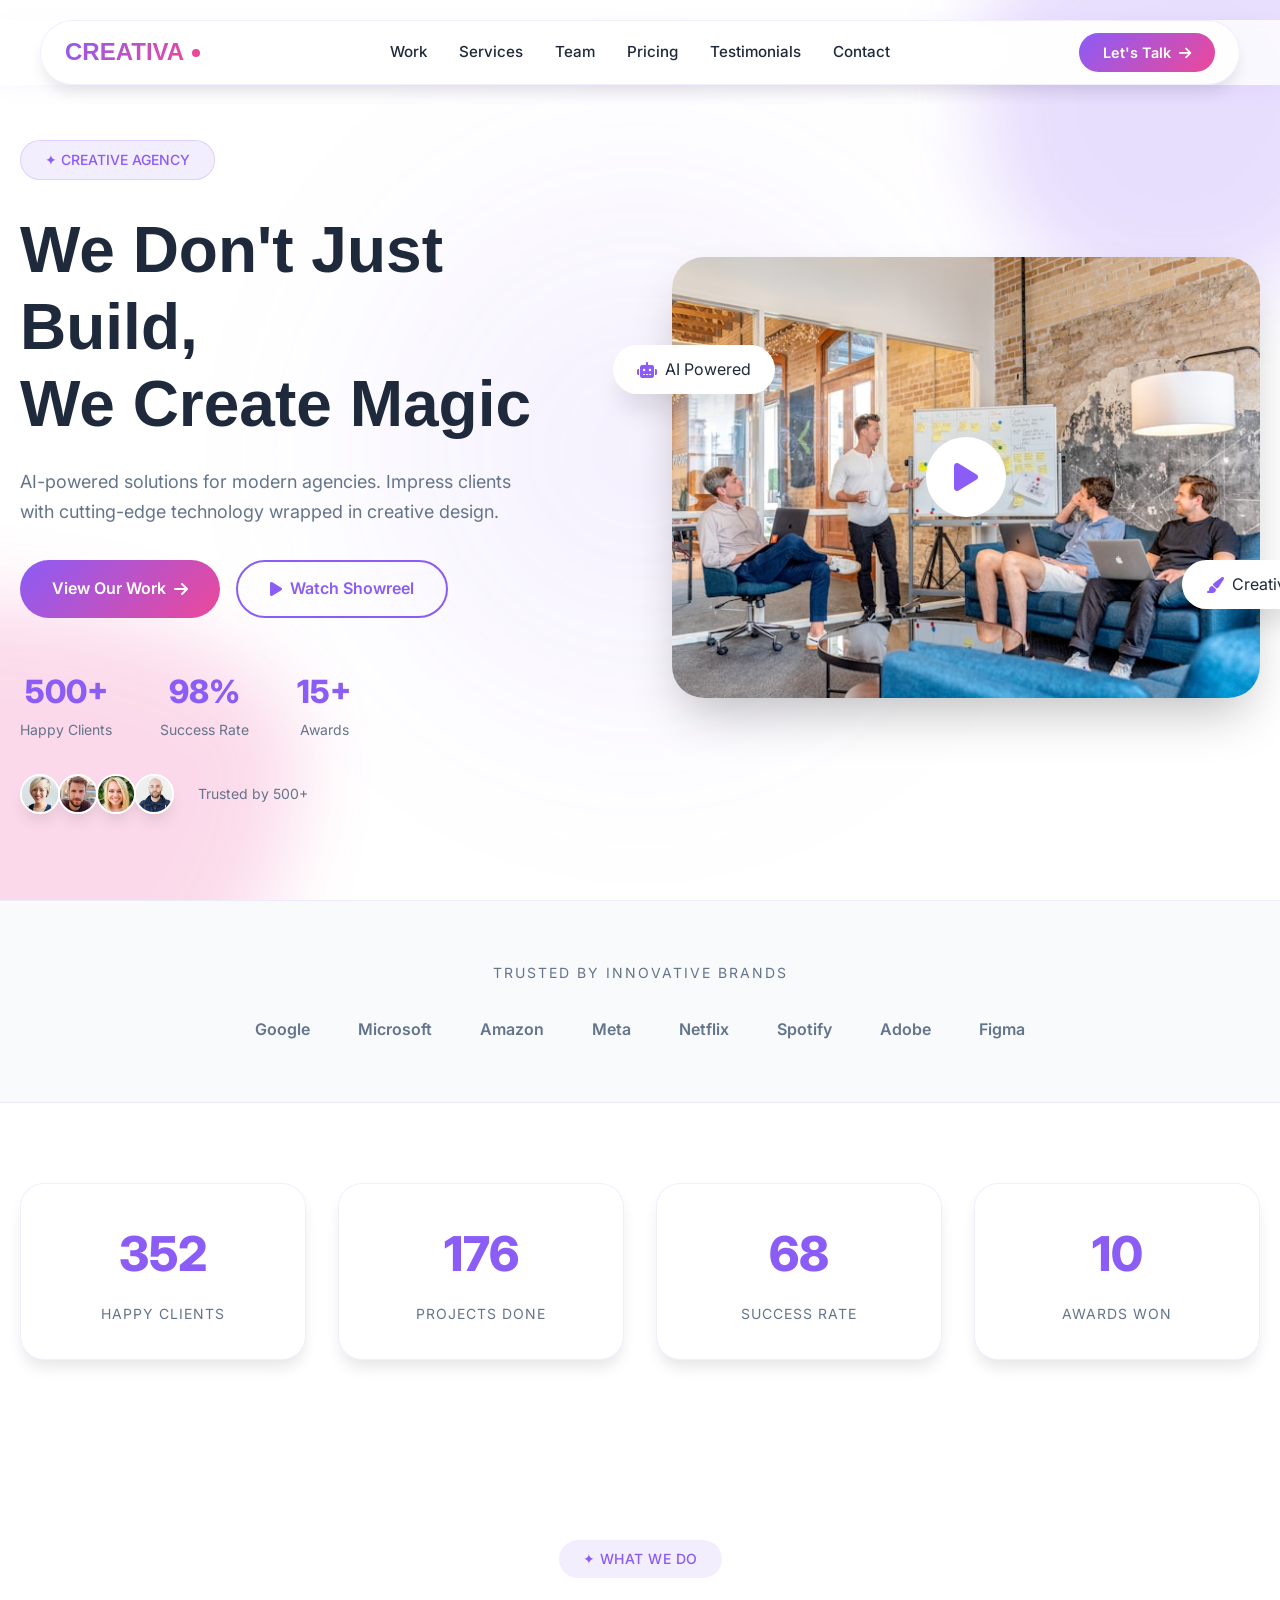
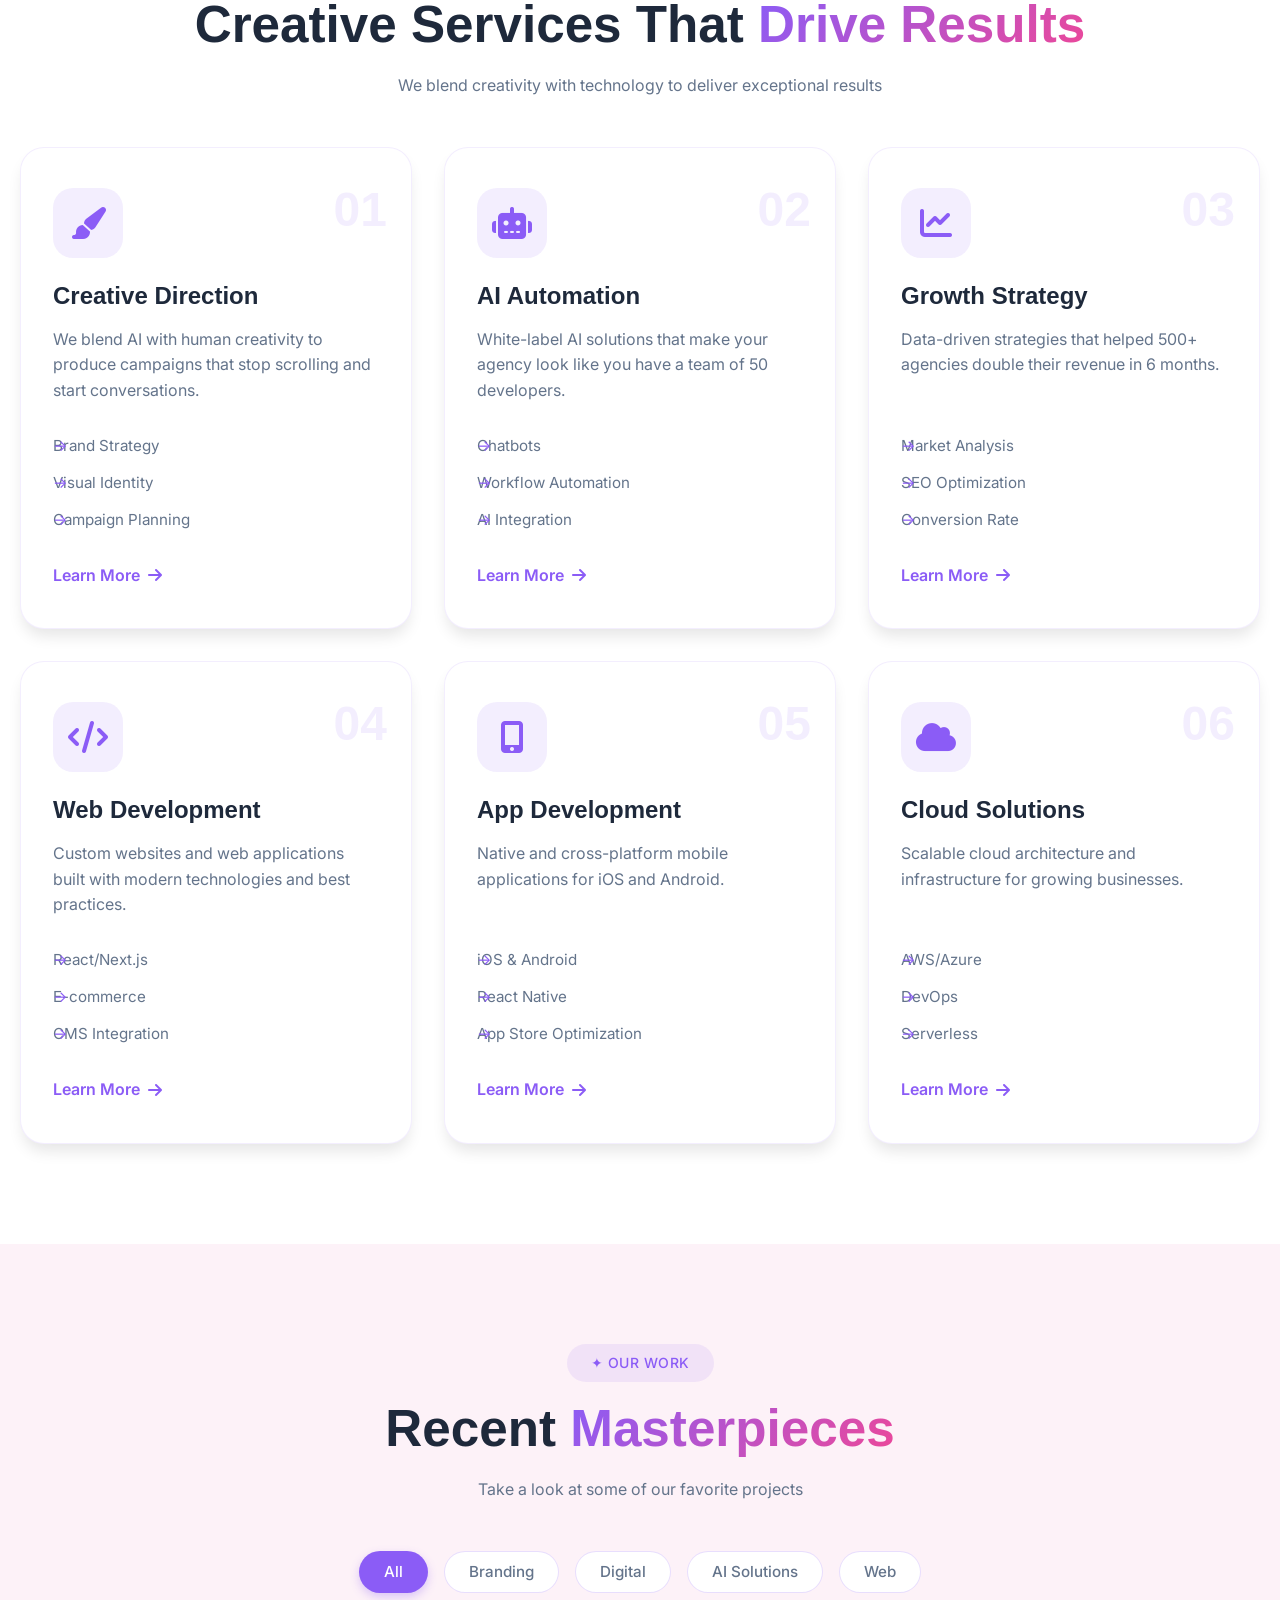
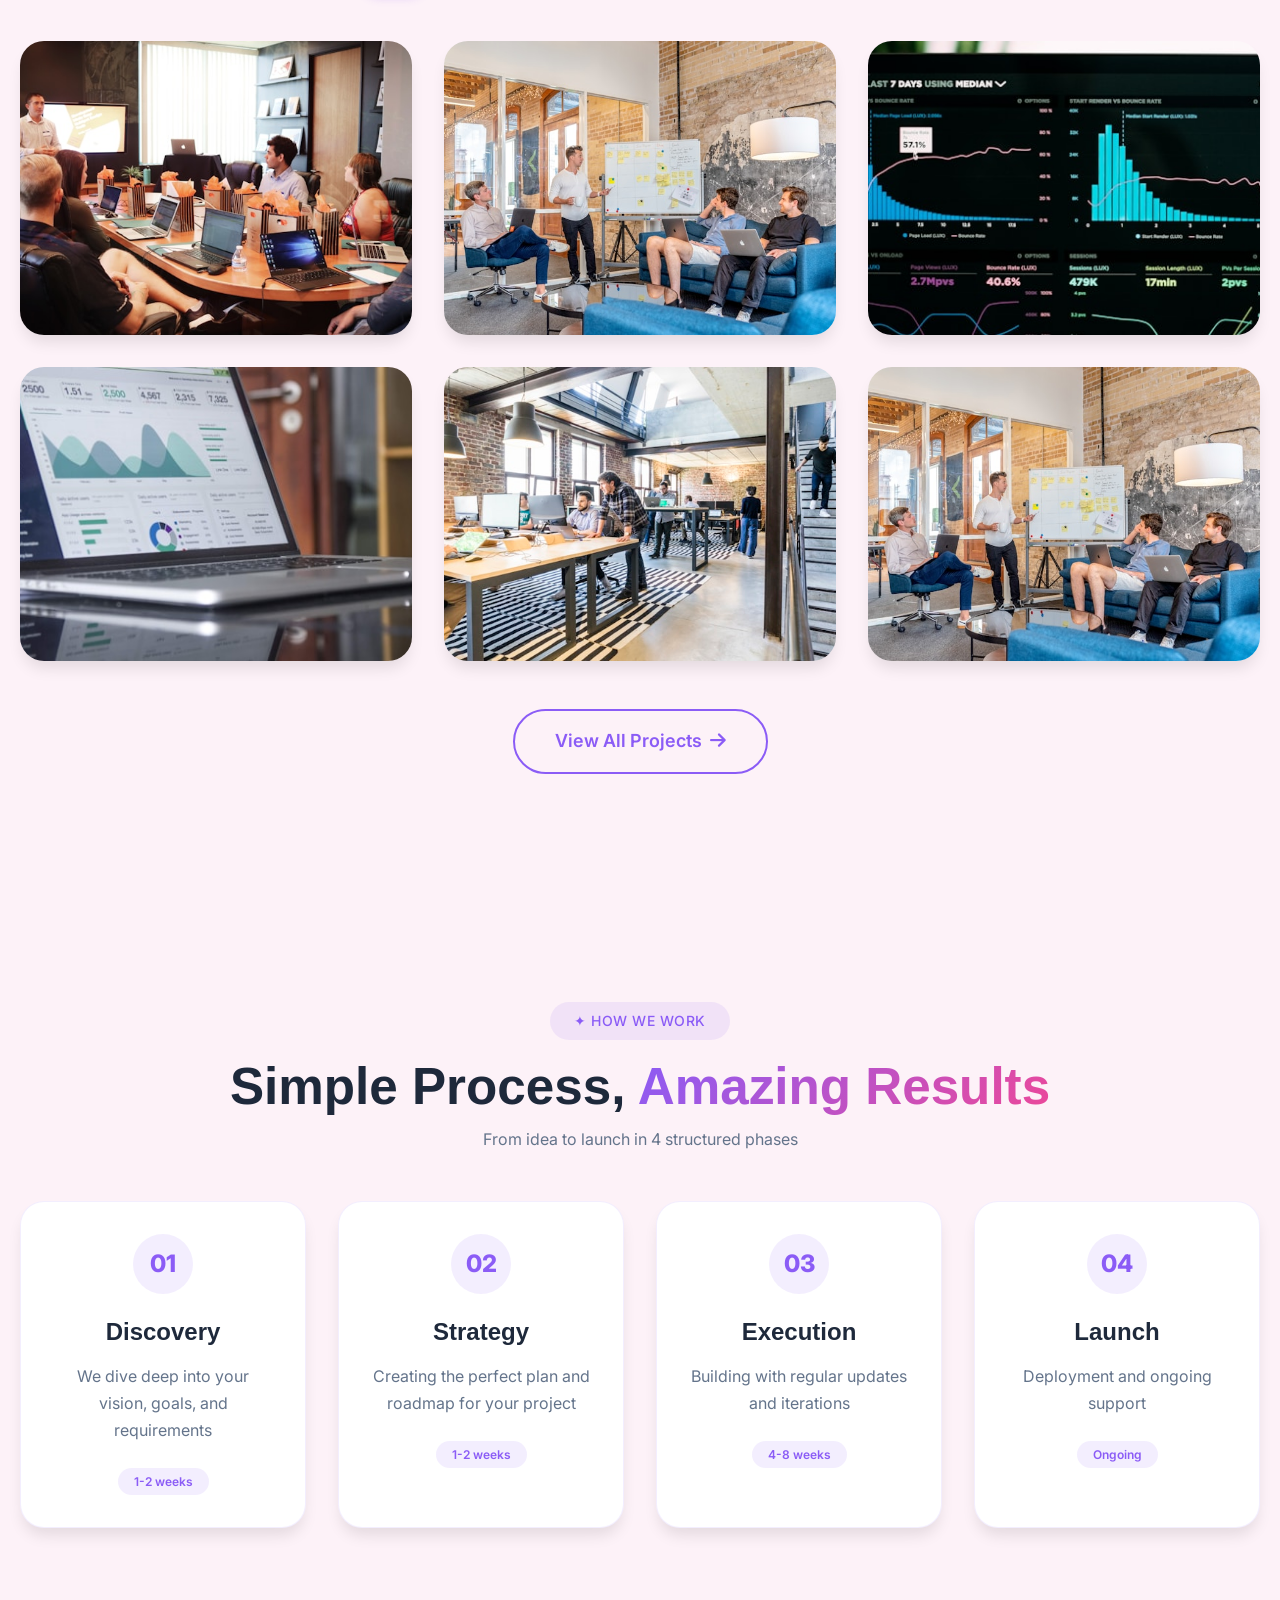
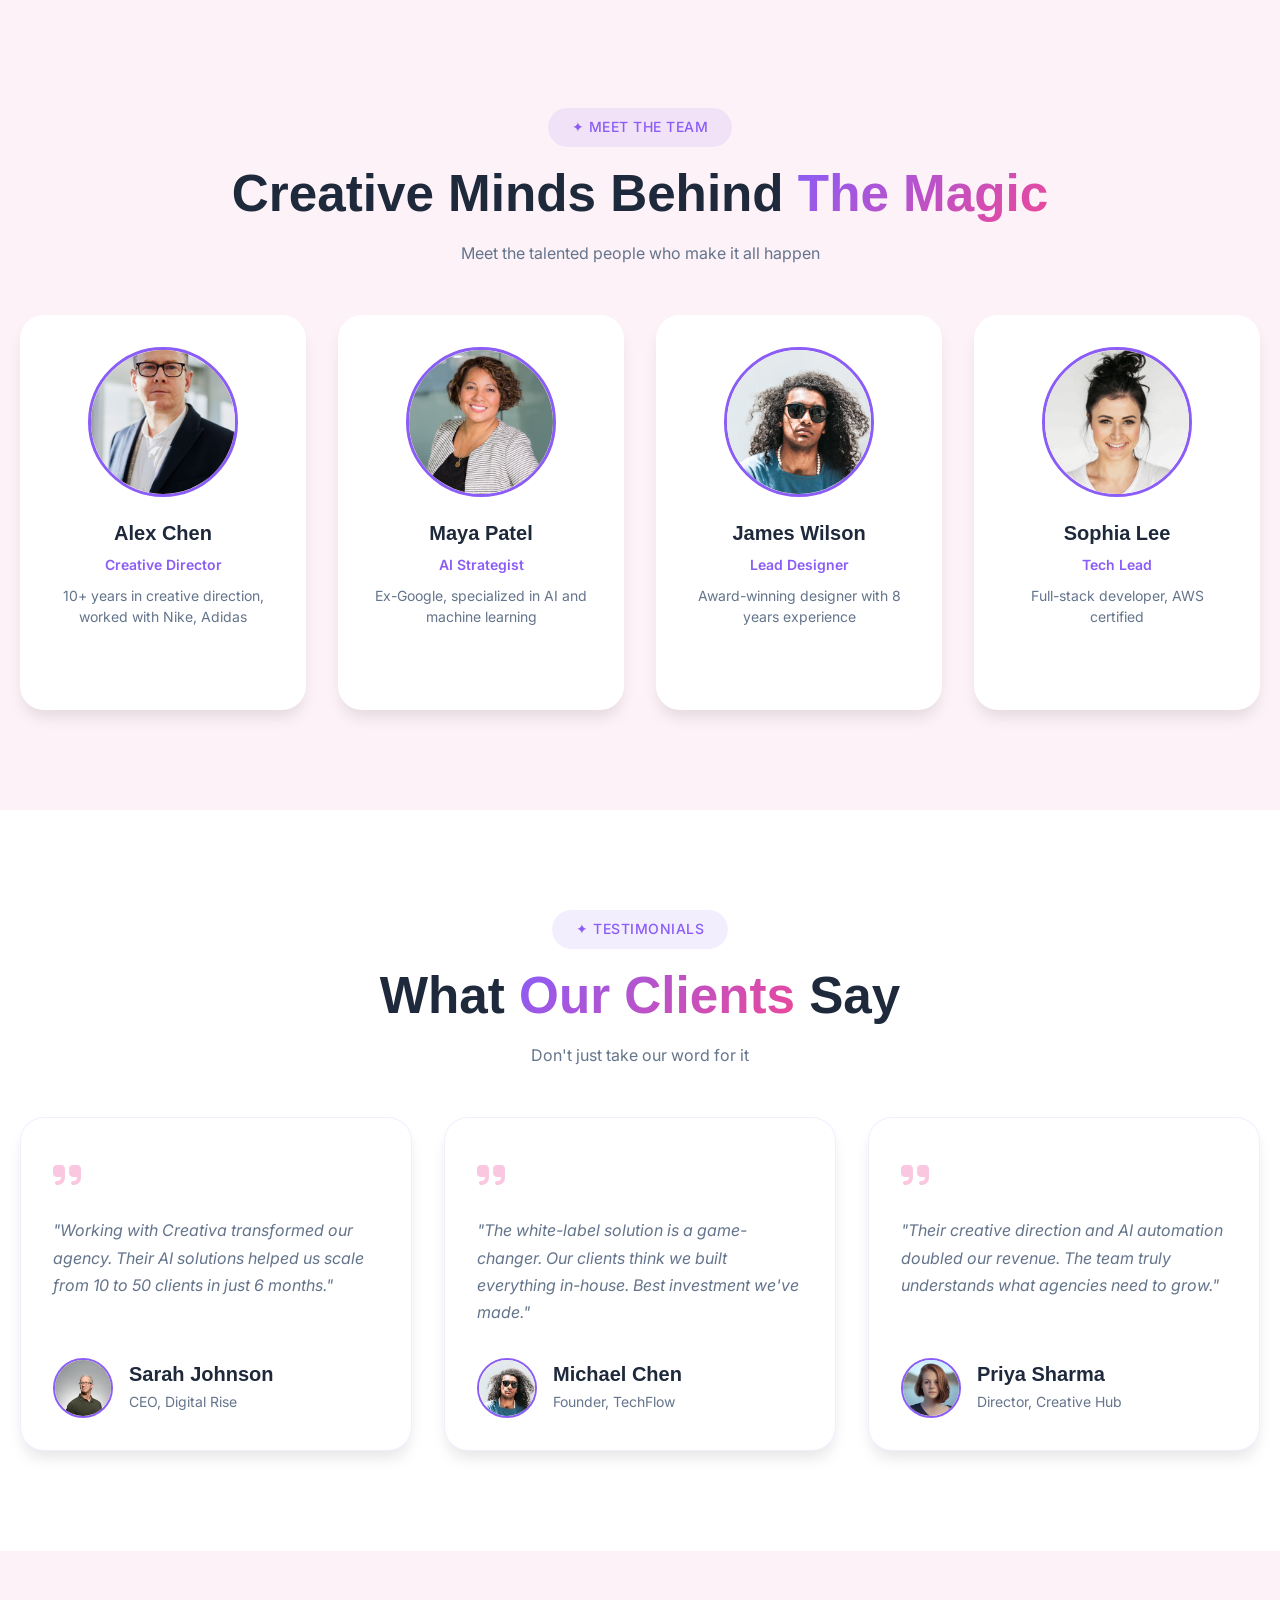
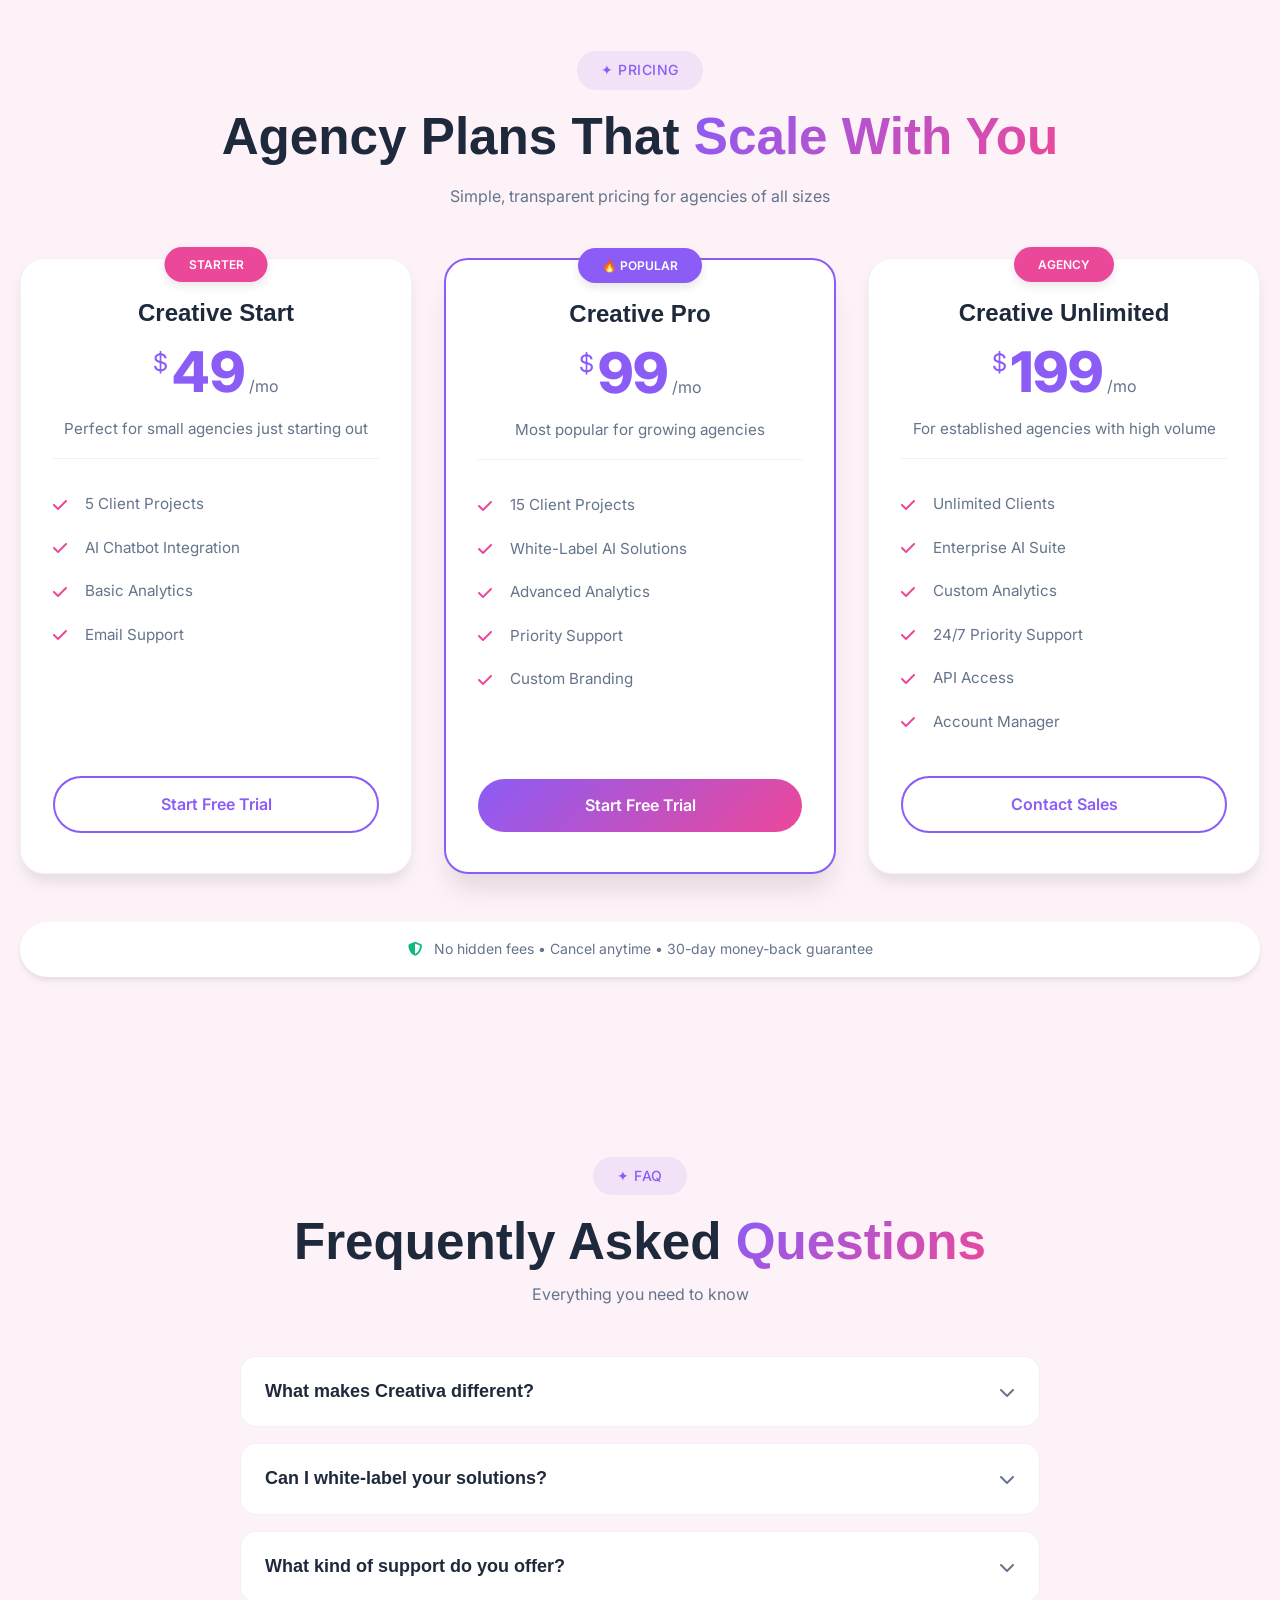
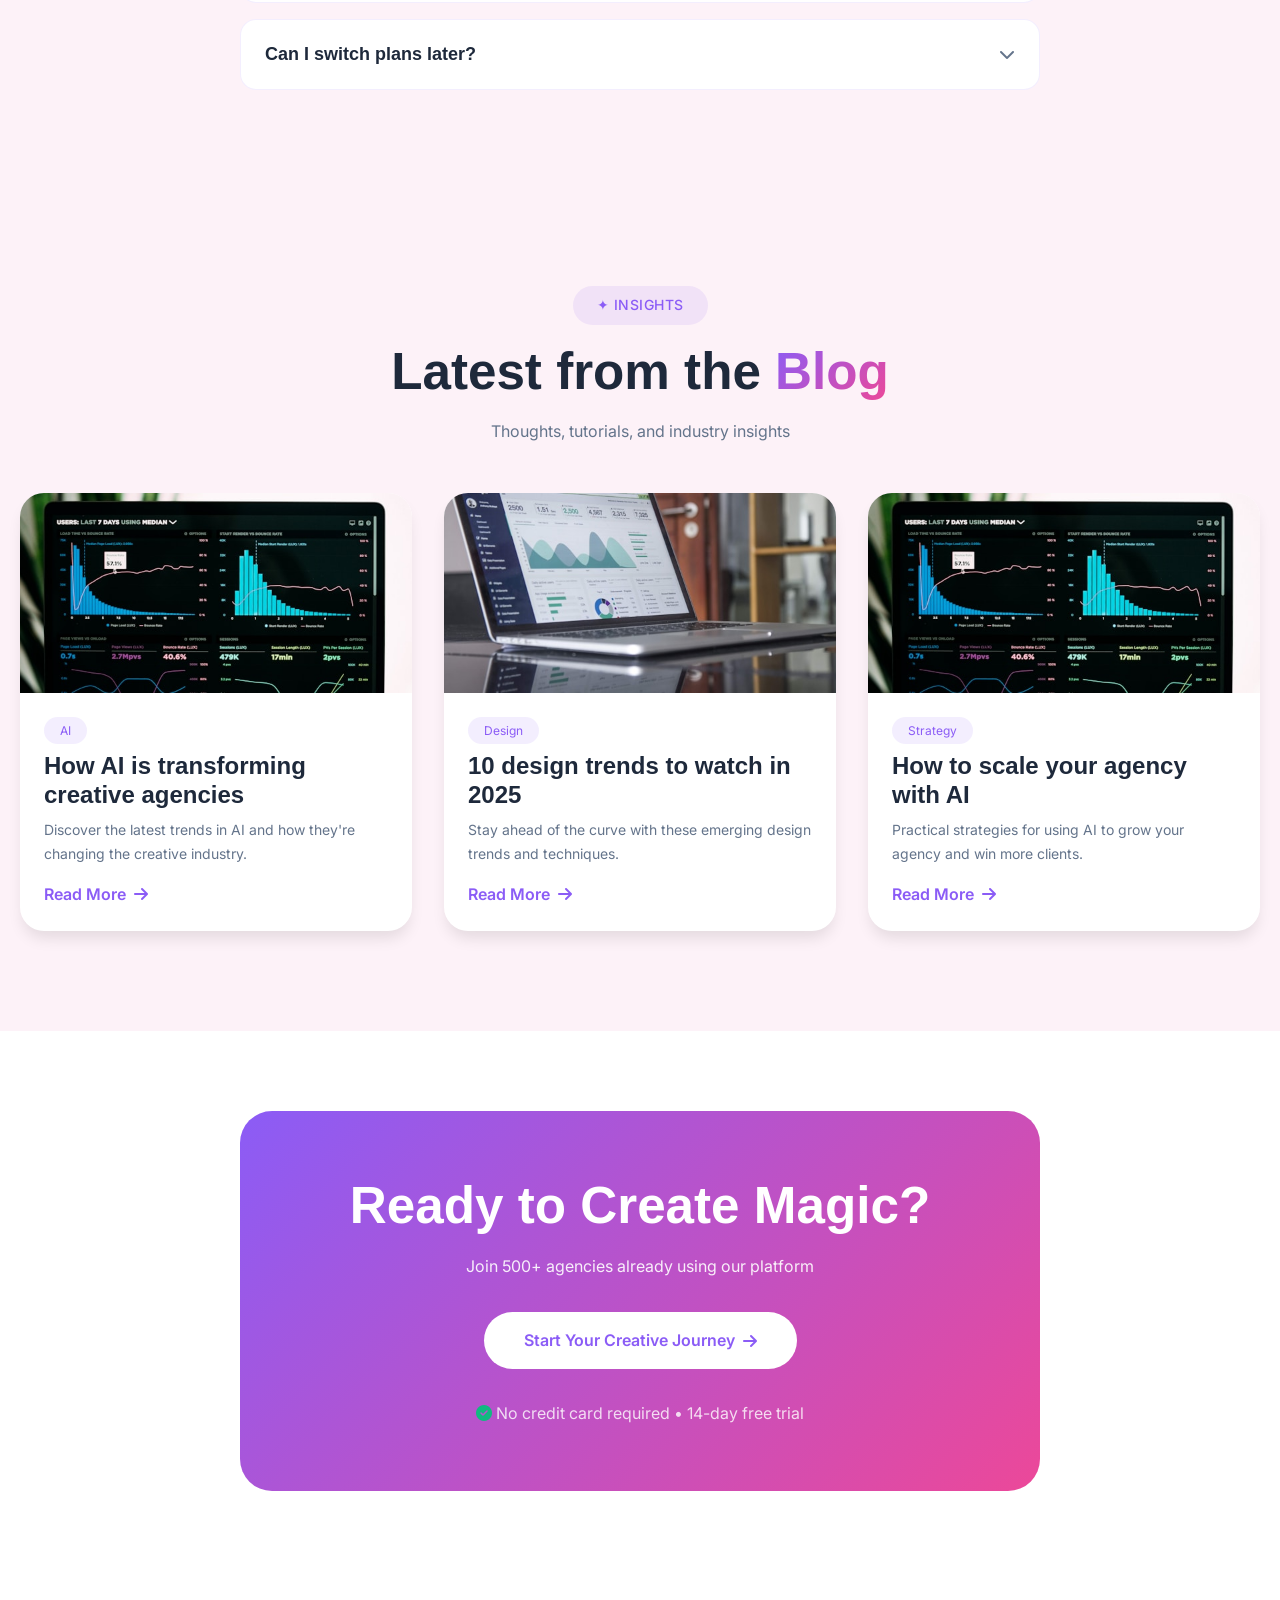
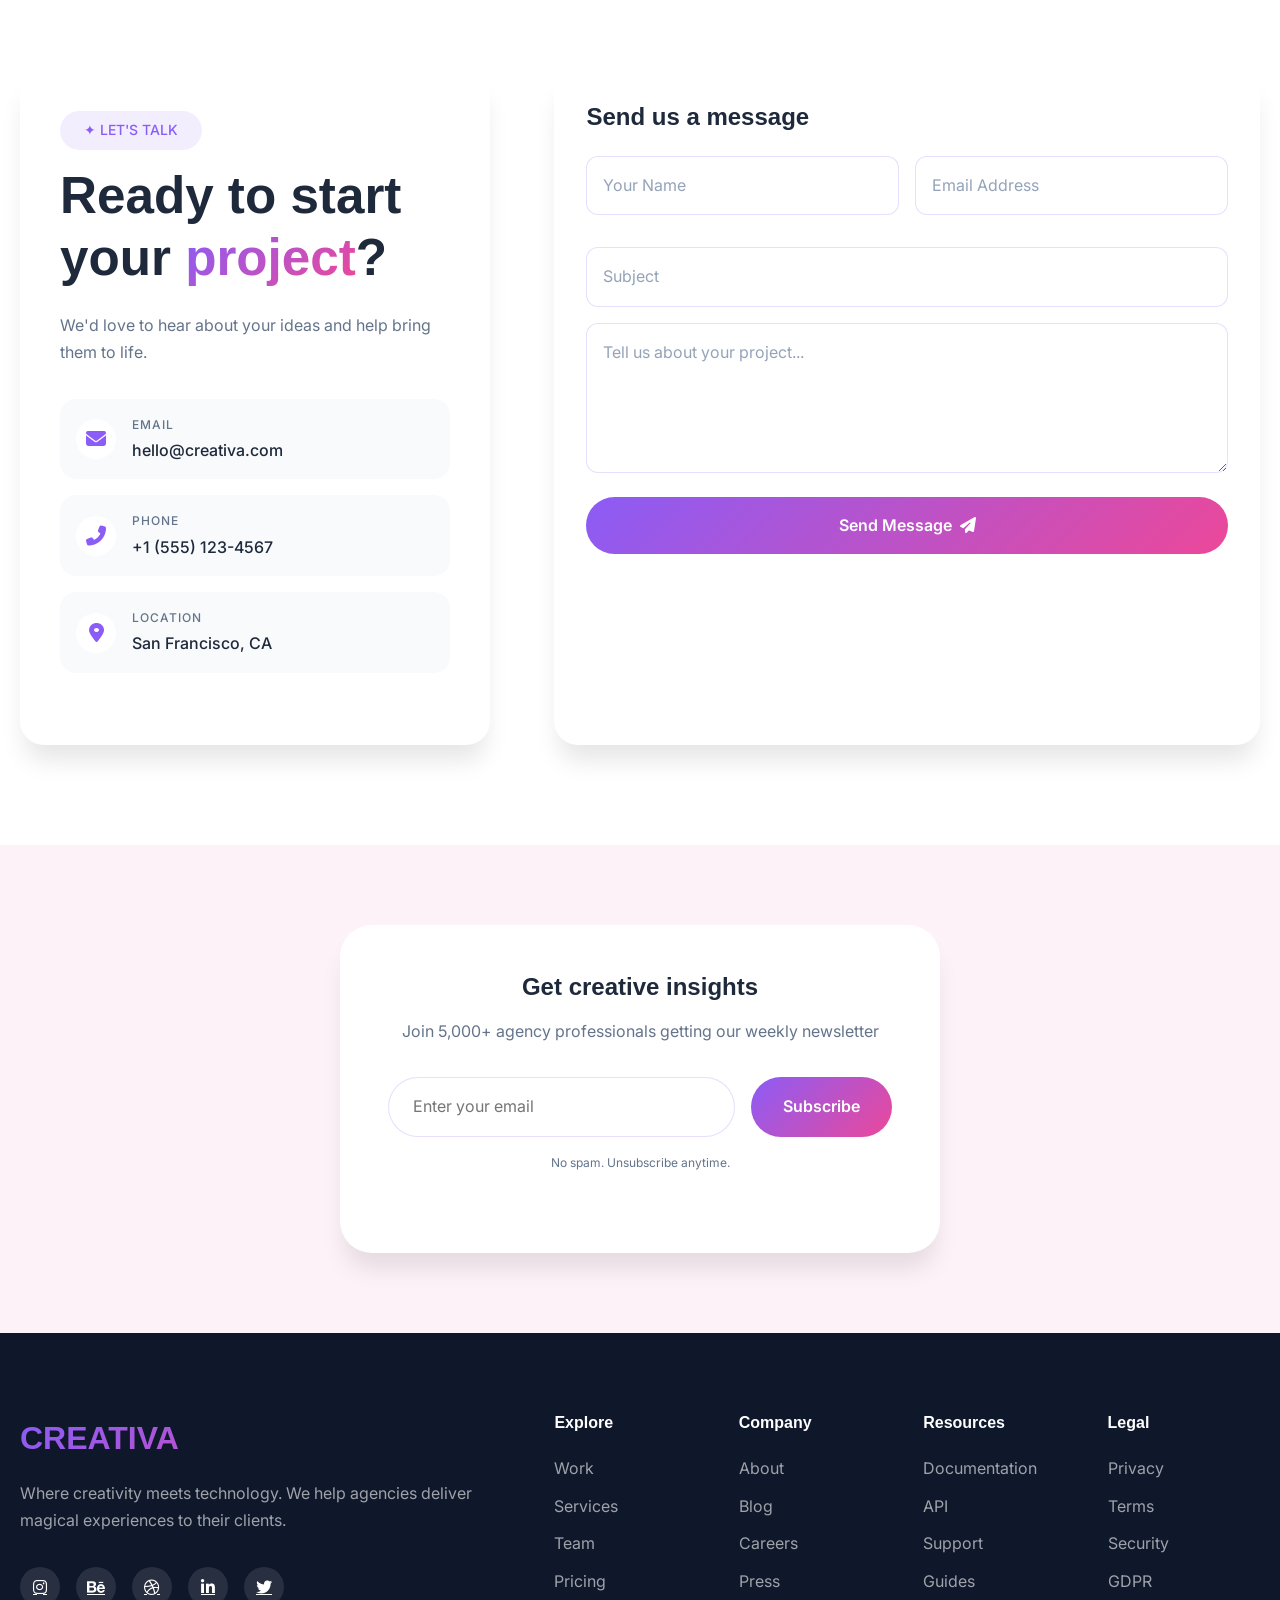
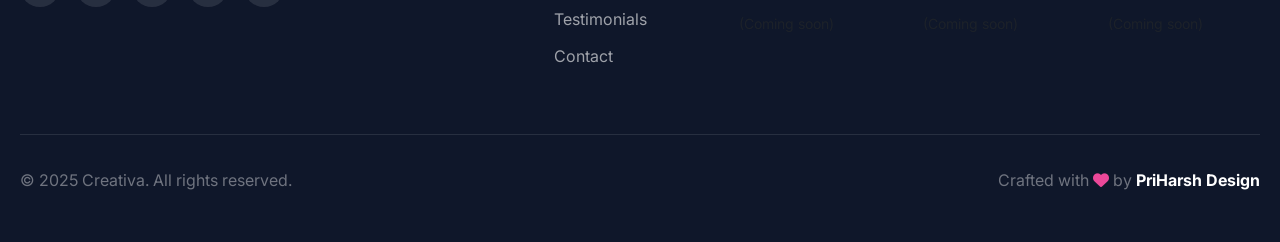
==== xhtml/index.html @ 5d1de0fe "new" ====
<!DOCTYPE html>
<html lang="en">

<head>
  <meta charset="UTF-8">
  <meta name="viewport" content="width=device-width, initial-scale=1.0, maximum-scale=5.0">

  <!-- Title & Description -->
  <title>Creativa — Creative AI Agency</title>
  <meta name="description"
    content="Creativa — Innovative AI-powered creative solutions for brands, startups, and businesses. Explore web design, AI content, and digital marketing.">
  <meta name="keywords"
    content="Creativa, AI agency, creative AI, web design, digital marketing, startup branding, AI solutions">
  <meta name="author" content="PriHarsh Design">

  <!-- Favicon -->
  <link rel="icon" type="image/png" href="assets/images/favicon.ico">

  <!-- Open Graph / Facebook -->
  <meta property="og:title" content="Creativa — Creative AI Agency">
  <meta property="og:description"
    content="Innovative AI-powered creative solutions for brands, startups, and businesses. Explore web design, AI content, and digital marketing.">
  <meta property="og:image" content="assets/images/preview.png">
  <meta property="og:url" content="https://www.priharshdesign.com">
  <meta property="og:type" content="website">
  <meta property="og:site_name" content="PriHarsh Design">

  <!-- Twitter Card -->
  <meta name="twitter:card" content="summary_large_image">
  <meta name="twitter:title" content="Creativa — Creative AI Agency">
  <meta name="twitter:description"
    content="Innovative AI-powered creative solutions for brands, startups, and businesses. Explore web design, AI content, and digital marketing.">
  <meta name="twitter:image" content="assets/images/preview.png">
  <meta name="twitter:creator" content="@PriHarshDesign">
  <meta name="twitter:site" content="@PriHarshDesign">

  <!-- Bootstrap 5.3 CSS (only for grid) -->
  <link href="https://cdn.jsdelivr.net/npm/bootstrap@5.3.0/dist/css/bootstrap.min.css" rel="stylesheet">

  <!-- Google Fonts - Creative Fonts -->
  <link href="https://api.fontshare.com/v2/css?f[]=clash-display@400,500,600,700&f[]=sentient@400,500&display=swap"
    rel="stylesheet">
  <link href="https://fonts.googleapis.com/css2?family=Inter:wght@400;500;600;700&display=swap" rel="stylesheet">

  <!-- Font Awesome -->
  <link rel="stylesheet" href="https://cdnjs.cloudflare.com/ajax/libs/font-awesome/6.4.0/css/all.min.css">

  <!-- AOS Animation -->
  <link href="assets/css/aos.css" rel="stylesheet">

  <!-- Custom CSS -->
  <link rel="stylesheet" href="assets/css/main-min.css">
</head>

<body>

  <!-- ======================================== -->
  <!-- SECTION 1: CREATIVE LOADER -->
  <!-- ======================================== -->
  <div class="creative-loader">
    <div class="paint-splash"></div>
  </div>

  <!-- ======================================== -->
  <!-- SECTION 2: CREATIVE NAVBAR (Mobile Friendly) -->
  <!-- ======================================== -->
  <nav class="creative-nav">
    <div class="container">
      <div class="nav-container">
        <div class="nav-wrapper">
          <!-- Logo - always goes to home -->
          <a href="index.html" class="logo">
            <span class="logo-text">CREATIVA</span>
            <span class="logo-dot"></span>
          </a>

          <!-- Navigation Menu - with correct links -->
          <div class="nav-menu">
            <!-- Home page sections -->
            
            <!-- Other pages -->
            <a href="work.html">Work</a>
            <a href="services.html">Services</a>
            <a href="team.html">Team</a>
            <a href="pricing.html">Pricing</a>

            <!-- Back to home section -->
            <a href="testimonials.html">Testimonials</a>

            <!-- Contact page -->
            <a href="contact.html">Contact</a>
          </div>

          <!-- Action Buttons -->
          <div class="nav-actions">
            <a href="contact.html" class="creative-btn">
              <span>Let's Talk</span>
              <i class="fas fa-arrow-right"></i>
            </a>
            <div class="menu-toggle">
              <span></span>
              <span></span>
              <span></span>
            </div>
          </div>
        </div>
      </div>
    </div>
  </nav>


  <!-- ======================================== -->
  <!-- SECTION 3: HERO WITH SHOWREEL -->
  <!-- ======================================== -->
  <section class="creative-hero" id="showreel">
    <div class="hero-background">
      <div class="gradient-sphere"></div>
      <div class="floating-shapes">
        <div class="shape shape-1"></div>
        <div class="shape shape-2"></div>
        <div class="shape shape-3"></div>
      </div>
    </div>

    <div class="container">
      <div class="hero-grid">
        <div class="hero-content" data-aos="fade-right">
          <div class="hero-badge">
            <span class="badge-glow">✦ CREATIVE AGENCY</span>
          </div>

          <h1 class="hero-title">
            We Don't Just Build,<br>
            <span>We Create Magic</span>
          </h1>

          <p class="hero-description">
            AI-powered solutions for modern agencies. Impress clients with cutting-edge technology wrapped in creative
            design.
          </p>

          <div class="hero-actions">
            <a href="#" class="btn-primary">
              <span>View Our Work</span>
              <i class="fas fa-arrow-right"></i>
            </a>
            <a href="#" class="btn-play">
              <i class="fas fa-play"></i>
              <span>Watch Showreel</span>
            </a>
          </div>

          <div class="hero-stats">
            <div class="stat-item">
              <span class="stat-number">500+</span>
              <span class="stat-label">Happy Clients</span>
            </div>
            <div class="stat-item">
              <span class="stat-number">98%</span>
              <span class="stat-label">Success Rate</span>
            </div>
            <div class="stat-item">
              <span class="stat-number">15+</span>
              <span class="stat-label">Awards</span>
            </div>
          </div>

          <div class="hero-clients">
            <div class="client-avatars">
              <img src="assets/images/1.jpg" alt="Client">
              <img src="assets/images/2.jpg" alt="Client">
              <img src="assets/images/3.jpg" alt="Client">
              <img src="assets/images/4.jpg" alt="Client">
              <span>Trusted by 500+</span>
            </div>
          </div>
        </div>

        <div class="hero-visual" data-aos="fade-left">
          <div class="showreel-card">
            <div class="showreel-preview">
              <img src="assets/images/5.jpeg" alt="Showreel">
              <div class="play-button">
                <i class="fas fa-play"></i>
              </div>
            </div>
            <div class="floating-badge badge-1">
              <i class="fas fa-robot"></i>
              <span>AI Powered</span>
            </div>
            <div class="floating-badge badge-2">
              <i class="fas fa-paint-brush"></i>
              <span>Creative</span>
            </div>
          </div>
        </div>
      </div>
    </div>
  </section>

  <!-- ======================================== -->
  <!-- SECTION 4: TRUSTED BY COMPANIES -->
  <!-- ======================================== -->
  <section class="trusted-section">
    <div class="container">
      <p class="trusted-label">TRUSTED BY INNOVATIVE BRANDS</p>
      <div class="trusted-grid">
        <span class="company">Google</span>
        <span class="company">Microsoft</span>
        <span class="company">Amazon</span>
        <span class="company">Meta</span>
        <span class="company">Netflix</span>
        <span class="company">Spotify</span>
        <span class="company">Adobe</span>
        <span class="company">Figma</span>
      </div>
    </div>
  </section>

  <!-- ======================================== -->
  <!-- SECTION 5: STATS COUNTER -->
  <!-- ======================================== -->
  <section class="stats-counter">
    <div class="container">
      <div class="stats-grid">
        <div class="stat-card" data-aos="fade-up">
          <span class="stat-value" data-target="500">0</span>
          <span class="stat-label">Happy Clients</span>
        </div>
        <div class="stat-card" data-aos="fade-up" data-aos-delay="100">
          <span class="stat-value" data-target="250">0</span>
          <span class="stat-label">Projects Done</span>
        </div>
        <div class="stat-card" data-aos="fade-up" data-aos-delay="200">
          <span class="stat-value" data-target="98">0</span>
          <span class="stat-label">Success Rate</span>
        </div>
        <div class="stat-card" data-aos="fade-up" data-aos-delay="300">
          <span class="stat-value" data-target="15">0</span>
          <span class="stat-label">Awards Won</span>
        </div>
      </div>
    </div>
  </section>

  <!-- ======================================== -->
  <!-- SECTION 6: SERVICES (6 Cards) -->
  <!-- ======================================== -->
  <section class="services-section" id="services">
    <div class="container">
      <div class="section-header" data-aos="fade-up">
        <span class="section-badge">✦ WHAT WE DO</span>
        <h2>Creative Services That <span class="gradient-text">Drive Results</span></h2>
        <p>We blend creativity with technology to deliver exceptional results</p>
      </div>

      <div class="services-grid">
        <div class="service-card" data-aos="fade-up">
          <div class="card-number">01</div>
          <div class="card-icon">
            <i class="fas fa-paint-brush"></i>
          </div>
          <h3>Creative Direction</h3>
          <p>We blend AI with human creativity to produce campaigns that stop scrolling and start conversations.</p>
          <ul class="service-features">
            <li>Brand Strategy</li>
            <li>Visual Identity</li>
            <li>Campaign Planning</li>
          </ul>
          <a href="#" class="card-link">Learn More <i class="fas fa-arrow-right"></i></a>
        </div>

        <div class="service-card" data-aos="fade-up" data-aos-delay="100">
          <div class="card-number">02</div>
          <div class="card-icon">
            <i class="fas fa-robot"></i>
          </div>
          <h3>AI Automation</h3>
          <p>White-label AI solutions that make your agency look like you have a team of 50 developers.</p>
          <ul class="service-features">
            <li>Chatbots</li>
            <li>Workflow Automation</li>
            <li>AI Integration</li>
          </ul>
          <a href="#" class="card-link">Learn More <i class="fas fa-arrow-right"></i></a>
        </div>

        <div class="service-card" data-aos="fade-up" data-aos-delay="200">
          <div class="card-number">03</div>
          <div class="card-icon">
            <i class="fas fa-chart-line"></i>
          </div>
          <h3>Growth Strategy</h3>
          <p>Data-driven strategies that helped 500+ agencies double their revenue in 6 months.</p>
          <ul class="service-features">
            <li>Market Analysis</li>
            <li>SEO Optimization</li>
            <li>Conversion Rate</li>
          </ul>
          <a href="#" class="card-link">Learn More <i class="fas fa-arrow-right"></i></a>
        </div>

        <div class="service-card" data-aos="fade-up" data-aos-delay="300">
          <div class="card-number">04</div>
          <div class="card-icon">
            <i class="fas fa-code"></i>
          </div>
          <h3>Web Development</h3>
          <p>Custom websites and web applications built with modern technologies and best practices.</p>
          <ul class="service-features">
            <li>React/Next.js</li>
            <li>E-commerce</li>
            <li>CMS Integration</li>
          </ul>
          <a href="#" class="card-link">Learn More <i class="fas fa-arrow-right"></i></a>
        </div>

        <div class="service-card" data-aos="fade-up" data-aos-delay="400">
          <div class="card-number">05</div>
          <div class="card-icon">
            <i class="fas fa-mobile-alt"></i>
          </div>
          <h3>App Development</h3>
          <p>Native and cross-platform mobile applications for iOS and Android.</p>
          <ul class="service-features">
            <li>iOS & Android</li>
            <li>React Native</li>
            <li>App Store Optimization</li>
          </ul>
          <a href="#" class="card-link">Learn More <i class="fas fa-arrow-right"></i></a>
        </div>

        <div class="service-card" data-aos="fade-up" data-aos-delay="500">
          <div class="card-number">06</div>
          <div class="card-icon">
            <i class="fas fa-cloud"></i>
          </div>
          <h3>Cloud Solutions</h3>
          <p>Scalable cloud architecture and infrastructure for growing businesses.</p>
          <ul class="service-features">
            <li>AWS/Azure</li>
            <li>DevOps</li>
            <li>Serverless</li>
          </ul>
          <a href="#" class="card-link">Learn More <i class="fas fa-arrow-right"></i></a>
        </div>
      </div>
    </div>
  </section>

  <!-- ======================================== -->
  <!-- SECTION 7: PORTFOLIO SHOWCASE -->
  <!-- ======================================== -->
  <section class="portfolio-section" id="work">
    <div class="container">
      <div class="section-header" data-aos="fade-up">
        <span class="section-badge">✦ OUR WORK</span>
        <h2>Recent <span class="gradient-text">Masterpieces</span></h2>
        <p>Take a look at some of our favorite projects</p>
      </div>

      <div class="portfolio-filters" data-aos="fade-up">
        <button class="filter-btn active" data-filter="all">All</button>
        <button class="filter-btn" data-filter="branding">Branding</button>
        <button class="filter-btn" data-filter="digital">Digital</button>
        <button class="filter-btn" data-filter="ai">AI Solutions</button>
        <button class="filter-btn" data-filter="web">Web</button>
      </div>

      <div class="portfolio-grid">
        <div class="portfolio-item" data-category="branding" data-aos="zoom-in">
          <div class="portfolio-card">
            <img src="assets/images/15.jpeg" alt="Project">
            <div class="portfolio-overlay">
              <span class="project-cat">Branding</span>
              <h4>Nike Digital</h4>
              <p>AI Campaign</p>
              <a href="#" class="project-link">View Case Study →</a>
            </div>
          </div>
        </div>

        <div class="portfolio-item" data-category="digital" data-aos="zoom-in" data-aos-delay="100">
          <div class="portfolio-card">
            <img src="assets/images/5.jpeg" alt="Project">
            <div class="portfolio-overlay">
              <span class="project-cat">Digital</span>
              <h4>Adidas Rebrand</h4>
              <p>Brand Identity</p>
              <a href="#" class="project-link">View Case Study →</a>
            </div>
          </div>
        </div>

        <div class="portfolio-item" data-category="ai" data-aos="zoom-in" data-aos-delay="200">
          <div class="portfolio-card">
            <img src="assets/images/13.jpeg" alt="Project">
            <div class="portfolio-overlay">
              <span class="project-cat">AI Solutions</span>
              <h4>Spotify AI</h4>
              <p>Web App</p>
              <a href="#" class="project-link">View Case Study →</a>
            </div>
          </div>
        </div>

        <div class="portfolio-item" data-category="web" data-aos="zoom-in" data-aos-delay="300">
          <div class="portfolio-card">
            <img src="assets/images/14.jpeg" alt="Project">
            <div class="portfolio-overlay">
              <span class="project-cat">Web</span>
              <h4>Google Creative</h4>
              <p>Campaign</p>
              <a href="#" class="project-link">View Case Study →</a>
            </div>
          </div>
        </div>

        <div class="portfolio-item" data-category="ai" data-aos="zoom-in" data-aos-delay="400">
          <div class="portfolio-card">
            <img src="assets/images/17.jpeg" alt="Project">
            <div class="portfolio-overlay">
              <span class="project-cat">AI Solutions</span>
              <h4>Netflix</h4>
              <p>AI Integration</p>
              <a href="#" class="project-link">View Case Study →</a>
            </div>
          </div>
        </div>

        <div class="portfolio-item" data-category="branding" data-aos="zoom-in" data-aos-delay="500">
          <div class="portfolio-card">
            <img src="assets/images/5.jpeg" alt="Project">
            <div class="portfolio-overlay">
              <span class="project-cat">Branding</span>
              <h4>Apple Vision</h4>
              <p>AR Experience</p>
              <a href="#" class="project-link">View Case Study →</a>
            </div>
          </div>
        </div>
      </div>

      <div class="portfolio-cta" data-aos="fade-up">
        <a href="#" class="btn-outline">View All Projects <i class="fas fa-arrow-right"></i></a>
      </div>
    </div>
  </section>

  <!-- ======================================== -->
  <!-- SECTION 8: PROCESS TIMELINE -->
  <!-- ======================================== -->
  <section class="process-section">
    <div class="container">
      <div class="section-header" data-aos="fade-up">
        <span class="section-badge">✦ HOW WE WORK</span>
        <h2>Simple Process, <span class="gradient-text">Amazing Results</span></h2>
        <p>From idea to launch in 4 structured phases</p>
      </div>

      <div class="process-grid">
        <div class="process-card" data-aos="fade-up">
          <div class="process-number">01</div>
          <h3>Discovery</h3>
          <p>We dive deep into your vision, goals, and requirements</p>
          <span class="process-duration">1-2 weeks</span>
        </div>

        <div class="process-card" data-aos="fade-up" data-aos-delay="100">
          <div class="process-number">02</div>
          <h3>Strategy</h3>
          <p>Creating the perfect plan and roadmap for your project</p>
          <span class="process-duration">1-2 weeks</span>
        </div>

        <div class="process-card" data-aos="fade-up" data-aos-delay="200">
          <div class="process-number">03</div>
          <h3>Execution</h3>
          <p>Building with regular updates and iterations</p>
          <span class="process-duration">4-8 weeks</span>
        </div>

        <div class="process-card" data-aos="fade-up" data-aos-delay="300">
          <div class="process-number">04</div>
          <h3>Launch</h3>
          <p>Deployment and ongoing support</p>
          <span class="process-duration">Ongoing</span>
        </div>
      </div>
    </div>
  </section>

  <!-- ======================================== -->
  <!-- SECTION 9: TEAM (4 Members) -->
  <!-- ======================================== -->
  <section class="team-section" id="team">
    <div class="container">
      <div class="section-header" data-aos="fade-up">
        <span class="section-badge">✦ MEET THE TEAM</span>
        <h2>Creative Minds Behind <span class="gradient-text">The Magic</span></h2>
        <p>Meet the talented people who make it all happen</p>
      </div>

      <div class="team-grid">
        <div class="team-card" data-aos="fade-up">
          <div class="team-image">
            <img src="assets/images/6.jpeg" alt="Alex Chen">
          </div>
          <h4>Alex Chen</h4>
          <p class="team-role">Creative Director</p>
          <p class="team-bio">10+ years in creative direction, worked with Nike, Adidas</p>
          <div class="team-social">
            <a href="#"><i class="fab fa-linkedin-in"></i></a>
            <a href="#"><i class="fab fa-twitter"></i></a>
            <a href="#"><i class="fab fa-dribbble"></i></a>
          </div>
        </div>

        <div class="team-card" data-aos="fade-up" data-aos-delay="100">
          <div class="team-image">
            <img src="assets/images/7.jpeg"
              alt="Maya Patel">
          </div>
          <h4>Maya Patel</h4>
          <p class="team-role">AI Strategist</p>
          <p class="team-bio">Ex-Google, specialized in AI and machine learning</p>
          <div class="team-social">
            <a href="#"><i class="fab fa-linkedin-in"></i></a>
            <a href="#"><i class="fab fa-twitter"></i></a>
            <a href="#"><i class="fab fa-github"></i></a>
          </div>
        </div>

        <div class="team-card" data-aos="fade-up" data-aos-delay="200">
          <div class="team-image">
            <img src="assets/images/8.jpeg"
              alt="James Wilson">
          </div>
          <h4>James Wilson</h4>
          <p class="team-role">Lead Designer</p>
          <p class="team-bio">Award-winning designer with 8 years experience</p>
          <div class="team-social">
            <a href="#"><i class="fab fa-linkedin-in"></i></a>
            <a href="#"><i class="fab fa-behance"></i></a>
            <a href="#"><i class="fab fa-instagram"></i></a>
          </div>
        </div>

        <div class="team-card" data-aos="fade-up" data-aos-delay="300">
          <div class="team-image">
            <img src="assets/images/9.jpeg"
              alt="Sophia Lee">
          </div>
          <h4>Sophia Lee</h4>
          <p class="team-role">Tech Lead</p>
          <p class="team-bio">Full-stack developer, AWS certified</p>
          <div class="team-social">
            <a href="#"><i class="fab fa-linkedin-in"></i></a>
            <a href="#"><i class="fab fa-github"></i></a>
            <a href="#"><i class="fab fa-dev"></i></a>
          </div>
        </div>
      </div>
    </div>
  </section>

  <!-- ======================================== -->
  <!-- SECTION 10: TESTIMONIALS (3 Cards) -->
  <!-- ======================================== -->
  <section class="testimonials-section" id="testimonials">
    <div class="container">
      <div class="section-header" data-aos="fade-up">
        <span class="section-badge">✦ TESTIMONIALS</span>
        <h2>What <span class="gradient-text">Our Clients</span> Say</h2>
        <p>Don't just take our word for it</p>
      </div>

      <div class="testimonials-grid">
        <div class="testimonial-card" data-aos="fade-up">
          <div class="quote-icon">
            <i class="fas fa-quote-right"></i>
          </div>
          <p class="testimonial-text">"Working with Creativa transformed our agency. Their AI solutions helped us scale
            from 10 to 50 clients in just 6 months."</p>
          <div class="testimonial-author">
            <img src="assets/images/10.jpeg"
              alt="Sarah Johnson">
            <div class="author-info">
              <h5>Sarah Johnson</h5>
              <p>CEO, Digital Rise</p>
            </div>
          </div>
        </div>

        <div class="testimonial-card" data-aos="fade-up" data-aos-delay="100">
          <div class="quote-icon">
            <i class="fas fa-quote-right"></i>
          </div>
          <p class="testimonial-text">"The white-label solution is a game-changer. Our clients think we built everything
            in-house. Best investment we've made."</p>
          <div class="testimonial-author">
            <img src="assets/images/11.jpeg"
              alt="Michael Chen">
            <div class="author-info">
              <h5>Michael Chen</h5>
              <p>Founder, TechFlow</p>
            </div>
          </div>
        </div>

        <div class="testimonial-card" data-aos="fade-up" data-aos-delay="200">
          <div class="quote-icon">
            <i class="fas fa-quote-right"></i>
          </div>
          <p class="testimonial-text">"Their creative direction and AI automation doubled our revenue. The team truly
            understands what agencies need to grow."</p>
          <div class="testimonial-author">
            <img src="assets/images/12.jpeg"
              alt="Priya Sharma">
            <div class="author-info">
              <h5>Priya Sharma</h5>
              <p>Director, Creative Hub</p>
            </div>
          </div>
        </div>
      </div>
    </div>
  </section>

  <!-- ======================================== -->
  <!-- SECTION 11: PRICING (3 Cards - Fixed) -->
  <!-- ======================================== -->
  <section class="pricing-section" id="pricing">
    <div class="container">
      <div class="section-header" data-aos="fade-up">
        <span class="section-badge">✦ PRICING</span>
        <h2>Agency Plans That <span class="gradient-text">Scale With You</span></h2>
        <p>Simple, transparent pricing for agencies of all sizes</p>
      </div>

      <div class="pricing-grid">
        <div class="pricing-card" data-aos="fade-up">
          <div class="pricing-badge">STARTER</div>
          <h3 class="plan-name">Creative Start</h3>
          <div class="pricing-price">
            <span class="currency">$</span>
            <span class="amount">49</span>
            <span class="period">/mo</span>
          </div>
          <p class="plan-description">Perfect for small agencies just starting out</p>
          <ul class="pricing-features">
            <li><i class="fas fa-check"></i> 5 Client Projects</li>
            <li><i class="fas fa-check"></i> AI Chatbot Integration</li>
            <li><i class="fas fa-check"></i> Basic Analytics</li>
            <li><i class="fas fa-check"></i> Email Support</li>
          </ul>
          <a href="#" class="btn-outline w-100">Start Free Trial</a>
        </div>

        <div class="pricing-card popular" data-aos="fade-up" data-aos-delay="100">
          <div class="pricing-badge">🔥 POPULAR</div>
          <h3 class="plan-name">Creative Pro</h3>
          <div class="pricing-price">
            <span class="currency">$</span>
            <span class="amount">99</span>
            <span class="period">/mo</span>
          </div>
          <p class="plan-description">Most popular for growing agencies</p>
          <ul class="pricing-features">
            <li><i class="fas fa-check"></i> 15 Client Projects</li>
            <li><i class="fas fa-check"></i> White-Label AI Solutions</li>
            <li><i class="fas fa-check"></i> Advanced Analytics</li>
            <li><i class="fas fa-check"></i> Priority Support</li>
            <li><i class="fas fa-check"></i> Custom Branding</li>
          </ul>
          <a href="#" class="btn-primary w-100">Start Free Trial</a>
        </div>

        <div class="pricing-card" data-aos="fade-up" data-aos-delay="200">
          <div class="pricing-badge">AGENCY</div>
          <h3 class="plan-name">Creative Unlimited</h3>
          <div class="pricing-price">
            <span class="currency">$</span>
            <span class="amount">199</span>
            <span class="period">/mo</span>
          </div>
          <p class="plan-description">For established agencies with high volume</p>
          <ul class="pricing-features">
            <li><i class="fas fa-check"></i> Unlimited Clients</li>
            <li><i class="fas fa-check"></i> Enterprise AI Suite</li>
            <li><i class="fas fa-check"></i> Custom Analytics</li>
            <li><i class="fas fa-check"></i> 24/7 Priority Support</li>
            <li><i class="fas fa-check"></i> API Access</li>
            <li><i class="fas fa-check"></i> Account Manager</li>
          </ul>
          <a href="#" class="btn-outline w-100">Contact Sales</a>
        </div>
      </div>

      <div class="pricing-note" data-aos="fade-up">
        <i class="fas fa-shield-alt"></i>
        <span>No hidden fees • Cancel anytime • 30-day money-back guarantee</span>
      </div>
    </div>
  </section>

  <!-- ======================================== -->
  <!-- SECTION 12: FAQ -->
  <!-- ======================================== -->
  <section class="faq-section">
    <div class="container">
      <div class="section-header" data-aos="fade-up">
        <span class="section-badge">✦ FAQ</span>
        <h2>Frequently Asked <span class="gradient-text">Questions</span></h2>
        <p>Everything you need to know</p>
      </div>

      <div class="faq-grid">
        <div class="faq-item" data-aos="fade-up">
          <div class="faq-question">
            <h3>What makes Creativa different?</h3>
            <i class="fas fa-chevron-down"></i>
          </div>
          <div class="faq-answer">
            <p>We combine AI technology with human creativity to deliver results that are both innovative and
              effective.</p>
          </div>
        </div>

        <div class="faq-item" data-aos="fade-up" data-aos-delay="100">
          <div class="faq-question">
            <h3>Can I white-label your solutions?</h3>
            <i class="fas fa-chevron-down"></i>
          </div>
          <div class="faq-answer">
            <p>Yes! All our Pro and Agency plans include white-label solutions. Your clients will see your brand only.
            </p>
          </div>
        </div>

        <div class="faq-item" data-aos="fade-up" data-aos-delay="200">
          <div class="faq-question">
            <h3>What kind of support do you offer?</h3>
            <i class="fas fa-chevron-down"></i>
          </div>
          <div class="faq-answer">
            <p>We offer email support for Starter plans, priority support for Pro, and 24/7 dedicated support for
              Agency plans.</p>
          </div>
        </div>

        <div class="faq-item" data-aos="fade-up" data-aos-delay="300">
          <div class="faq-question">
            <h3>Can I switch plans later?</h3>
            <i class="fas fa-chevron-down"></i>
          </div>
          <div class="faq-answer">
            <p>Absolutely! You can upgrade or downgrade your plan at any time. Changes take effect immediately.</p>
          </div>
        </div>
      </div>
    </div>
  </section>

  <!-- ======================================== -->
  <!-- SECTION 13: BLOG / INSIGHTS -->
  <!-- ======================================== -->
  <section class="blog-section">
    <div class="container">
      <div class="section-header" data-aos="fade-up">
        <span class="section-badge">✦ INSIGHTS</span>
        <h2>Latest from the <span class="gradient-text">Blog</span></h2>
        <p>Thoughts, tutorials, and industry insights</p>
      </div>

      <div class="blog-grid">
        <article class="blog-card" data-aos="fade-up">
          <img src="assets/images/13.jpeg" alt="Blog">
          <div class="blog-content">
            <span class="blog-category">AI</span>
            <h3>How AI is transforming creative agencies</h3>
            <p>Discover the latest trends in AI and how they're changing the creative industry.</p>
            <a href="#" class="blog-link">Read More <i class="fas fa-arrow-right"></i></a>
          </div>
        </article>

        <article class="blog-card" data-aos="fade-up" data-aos-delay="100">
          <img src="assets/images/14.jpeg" alt="Blog">
          <div class="blog-content">
            <span class="blog-category">Design</span>
            <h3>10 design trends to watch in 2025</h3>
            <p>Stay ahead of the curve with these emerging design trends and techniques.</p>
            <a href="#" class="blog-link">Read More <i class="fas fa-arrow-right"></i></a>
          </div>
        </article>

        <article class="blog-card" data-aos="fade-up" data-aos-delay="200">
          <img src="assets/images/13.jpeg" alt="Blog">
          <div class="blog-content">
            <span class="blog-category">Strategy</span>
            <h3>How to scale your agency with AI</h3>
            <p>Practical strategies for using AI to grow your agency and win more clients.</p>
            <a href="#" class="blog-link">Read More <i class="fas fa-arrow-right"></i></a>
          </div>
        </article>
      </div>
    </div>
  </section>

  <!-- ======================================== -->
  <!-- SECTION 14: CTA -->
  <!-- ======================================== -->
  <section class="cta-section">
    <div class="container">
      <div class="cta-card" data-aos="zoom-in">
        <h2>Ready to <span>Create Magic</span>?</h2>
        <p>Join 500+ agencies already using our platform</p>
        <a href="#" class="cta-btn">
          Start Your Creative Journey
          <i class="fas fa-arrow-right"></i>
        </a>
        <div class="trust-badge">
          <i class="fas fa-check-circle"></i>
          <span>No credit card required • 14-day free trial</span>
        </div>
      </div>
    </div>
  </section>

  <!-- ======================================== -->
  <!-- SECTION 15: CONTACT -->
  <!-- ======================================== -->
  <section class="contact-section" id="contact">
    <div class="container">
      <div class="contact-grid">
        <div class="contact-info" data-aos="fade-right">
          <span class="contact-badge">✦ LET'S TALK</span>
          <h2>Ready to start your <span class="gradient-text">project</span>?</h2>
          <p>We'd love to hear about your ideas and help bring them to life.</p>

          <div class="contact-details">
            <div class="contact-item">
              <i class="fas fa-envelope"></i>
              <div>
                <span class="label">Email</span>
                <a href="mailto:hello@creativa.com">hello@creativa.com</a>
              </div>
            </div>

            <div class="contact-item">
              <i class="fas fa-phone-alt"></i>
              <div>
                <span class="label">Phone</span>
                <a href="tel:+1234567890">+1 (555) 123-4567</a>
              </div>
            </div>

            <div class="contact-item">
              <i class="fas fa-map-marker-alt"></i>
              <div>
                <span class="label">Location</span>
                <span>San Francisco, CA</span>
              </div>
            </div>
          </div>
        </div>

        <div class="contact-form-wrapper" data-aos="fade-left">
          <form class="contact-form">
            <h3>Send us a message</h3>
            <div class="form-row">
              <input type="text" placeholder="Your Name" required>
              <input type="email" placeholder="Email Address" required>
            </div>
            <input type="text" placeholder="Subject">
            <textarea placeholder="Tell us about your project..." rows="4" required></textarea>
            <button type="submit" class="btn-primary w-100">
              Send Message
              <i class="fas fa-paper-plane"></i>
            </button>
          </form>
        </div>
      </div>
    </div>
  </section>

  <!-- ======================================== -->
  <!-- SECTION 16: NEWSLETTER -->
  <!-- ======================================== -->
  <section class="newsletter-section">
    <div class="container">
      <div class="newsletter-card" data-aos="fade-up">
        <h3>Get creative insights</h3>
        <p>Join 5,000+ agency professionals getting our weekly newsletter</p>
        <form class="newsletter-form">
          <input type="email" placeholder="Enter your email">
          <button type="submit" class="btn-primary">Subscribe</button>
        </form>
        <p class="newsletter-note">No spam. Unsubscribe anytime.</p>
      </div>
    </div>
  </section>

  <!-- ======================================== -->
  <!-- SECTION 17: FOOTER -->
  <!-- ======================================== -->
  <footer class="creative-footer">
    <div class="container">
      <div class="footer-top">
        <div class="footer-brand">
          <div class="logo">CREATIVA</div>
          <p>Where creativity meets technology. We help agencies deliver magical experiences to their clients.</p>
          <div class="footer-social">
            <a href="#" class="social-link"><i class="fab fa-instagram"></i></a>
            <a href="#" class="social-link"><i class="fab fa-behance"></i></a>
            <a href="#" class="social-link"><i class="fab fa-dribbble"></i></a>
            <a href="#" class="social-link"><i class="fab fa-linkedin-in"></i></a>
            <a href="#" class="social-link"><i class="fab fa-twitter"></i></a>
          </div>
        </div>

        <div class="footer-links">
          <!-- Explore Section - Sab pages exist karte hain -->
          <div class="link-group">
            <h5>Explore</h5>
            <ul>
              <li><a href="work.html">Work</a></li>
              <li><a href="services.html">Services</a></li>
              <li><a href="team.html">Team</a></li>
              <li><a href="pricing.html">Pricing</a></li>
              <li><a href="testimonials.html">Testimonials</a></li>
              <li><a href="contact.html">Contact</a></li>
            </ul>
          </div>

          <!-- Company Section - Placeholder links -->
          <div class="link-group">
            <h5>Company</h5>
            <ul>
              <li><a href="#" onclick="return false;">About</a></li>
              <li><a href="#" onclick="return false;">Blog</a></li>
              <li><a href="#" onclick="return false;">Careers</a></li>
              <li><a href="#" onclick="return false;">Press</a></li>
            </ul>
            <small class="text-muted">(Coming soon)</small>
          </div>

          <!-- Resources Section - Placeholder links -->
          <div class="link-group">
            <h5>Resources</h5>
            <ul>
              <li><a href="#" onclick="return false;">Documentation</a></li>
              <li><a href="#" onclick="return false;">API</a></li>
              <li><a href="#" onclick="return false;">Support</a></li>
              <li><a href="#" onclick="return false;">Guides</a></li>
            </ul>
            <small class="text-muted">(Coming soon)</small>
          </div>

          <!-- Legal Section - Placeholder links -->
          <div class="link-group">
            <h5>Legal</h5>
            <ul>
              <li><a href="#" onclick="return false;">Privacy</a></li>
              <li><a href="#" onclick="return false;">Terms</a></li>
              <li><a href="#" onclick="return false;">Security</a></li>
              <li><a href="#" onclick="return false;">GDPR</a></li>
            </ul>
            <small class="text-muted">(Coming soon)</small>
          </div>
        </div>

      </div>

      <div class="footer-bottom">
        <p class="copyright">© 2025 Creativa. All rights reserved.</p>
        <p class="credit">Crafted with <i class="fas fa-heart"></i> by <strong>PriHarsh Design</strong></p>
      </div>
    </div>
  </footer>

  <!-- Back to Top -->
  <button class="back-to-top">
    <i class="fas fa-arrow-up"></i>
  </button>

  <!-- Scripts -->
  <script src="assets/js/bootstrap.bundle.min.js"></script>
  <script src="assets/js/aos.js"></script>
  <script src="assets/js/app-min.js"></script>
</body>

</html>
---- xhtml/assets/css/main-min.css ----
@charset "UTF-8";*,::after,::before{box-sizing:border-box}body,html{overflow-x:hidden}body,h1,h2,h3,h4,h5,h6{color:var(--text-dark)}.back-to-top,.creative-loader.hidden{visibility:hidden;opacity:0}.contact-form input,.contact-form textarea,body{font-family:var(--font-primary);font-family:var(--font-primary)}.blog-section .blog-card img,.portfolio-card img,.team-card .team-image img,.testimonial-card .testimonial-author img{object-fit:cover;object-fit:cover}:root{--primary:#8B5CF6;--primary-light:#A78BFA;--primary-dark:#7C3AED;--secondary:#EC4899;--secondary-light:#F472B6;--secondary-dark:#DB2777;--accent-1:#F59E0B;--accent-2:#10B981;--accent-3:#3B82F6;--bg-dark:#0F172A;--bg-light:#FFFFFF;--bg-creative:#FDF2F8;--bg-gray:#F8FAFC;--bg-card:#FFFFFF;--text-dark:#1E293B;--text-gray:#64748B;--text-light:#94A3B8;--text-white:#FFFFFF;--gradient-primary:linear-gradient(135deg, var(--primary), var(--secondary));--gradient-secondary:linear-gradient(135deg, var(--secondary), var(--accent-1));--gradient-glow:linear-gradient(135deg, rgba(139, 92, 246, 0.2), rgba(236, 72, 153, 0.2));--shadow-sm:0 4px 6px -1px rgba(0, 0, 0, 0.1);--shadow-md:0 10px 15px -3px rgba(0, 0, 0, 0.1);--shadow-lg:0 20px 25px -5px rgba(0, 0, 0, 0.1);--shadow-xl:0 25px 50px -12px rgba(0, 0, 0, 0.25);--radius-sm:8px;--radius-md:12px;--radius-lg:16px;--radius-xl:24px;--radius-2xl:32px;--radius-full:9999px;--font-display:'Clash Display',sans-serif;--font-primary:'Inter',sans-serif;--font-accent:'Sentient',serif;--transition-fast:0.2s ease;--transition-normal:0.3s ease;--transition-slow:0.5s ease;--z-below:-1;--z-normal:1;--z-above:10;--z-dropdown:100;--z-sticky:200;--z-fixed:300;--z-modal:400;--z-loader:9999}.service-card .card-icon,.service-card .card-icon i{transition:all var(--transition-normal);transition:.3s}*{margin:0;padding:0}html{scroll-behavior:smooth;-webkit-font-smoothing:antialiased;-moz-osx-font-smoothing:grayscale}body{background:var(--bg-light);line-height:1.6;min-height:100vh}.container{width:100%;max-width:1280px;margin:0 auto;padding:0 20px}::selection{background:var(--primary);color:var(--text-white)}::-webkit-scrollbar{width:10px}::-webkit-scrollbar-track{background:var(--bg-gray)}::-webkit-scrollbar-thumb{background:var(--primary);border-radius:var(--radius-full)}::-webkit-scrollbar-thumb:hover{background:var(--primary-dark)}h1,h2,h3,h4,h5,h6{font-family:var(--font-display);font-weight:700;line-height:1.2;margin-bottom:1rem}h1{font-size:clamp(2.5rem, 5vw, 4.5rem)}h2{font-size:clamp(2rem, 4vw, 3.5rem)}h3{font-size:clamp(1.25rem, 3vw, 1.5rem)}p{color:var(--text-gray);line-height:1.7;margin-bottom:1rem}.gradient-text{background:var(--gradient-primary);-webkit-background-clip:text;-webkit-text-fill-color:transparent;background-clip:text}.faq-section .section-header,.office-locations h2,.process-section .section-header,.section-header{text-align:center;margin-bottom:3rem}.section-header .section-badge{display:inline-block;padding:.5rem 1.5rem;background:rgba(139,92,246,.1);border-radius:var(--radius-full);color:var(--primary);font-weight:500;font-size:.875rem;margin-bottom:1rem;letter-spacing:.5px}.join-section .join-card h2,.newsletter-section .newsletter-card h3,.page-header .page-header-content h1,.process-section .process-card h3,.section-header h2,.services-header .services-header-content h1,.social-connect h3,.values-section .value-card h3{margin-bottom:1rem}.page-header .page-header-content p,.section-header p{color:var(--text-gray);max-width:600px;margin:0 auto}@keyframes float{0%,100%{transform:translateY(0) rotate(0)}25%{transform:translateY(-10px) rotate(1deg)}75%{transform:translateY(10px) rotate(-1deg)}}@keyframes pulse{0%,100%{opacity:1;transform:scale(1)}50%{opacity:.5;transform:scale(1.1)}}@keyframes shimmer{0%{left:-100%}100%,20%{left:100%}}@keyframes slideInUp{from{opacity:0;transform:translateY(30px)}to{opacity:1;transform:translateY(0)}}@keyframes slideInLeft{from{opacity:0;transform:translateX(-30px)}to{opacity:1;transform:translateX(0)}}@keyframes slideInRight{from{opacity:0;transform:translateX(30px)}to{opacity:1;transform:translateX(0)}}@keyframes rotate{from{transform:rotate(0)}to{transform:rotate(360deg)}}@keyframes splash{0%,100%{border-radius:80% 20% 70% 30%/30% 70% 20% 80%}25%{border-radius:30% 70% 20% 80%/70% 20% 80% 30%}50%{border-radius:60% 40% 80% 20%/40% 80% 20% 60%}75%{border-radius:20% 80% 30% 70%/80% 30% 70% 20%}}@keyframes heartbeat{0%,100%,50%{transform:scale(1)}25%,75%{transform:scale(1.1)}}.pricing-card,.service-card,.team-card,.testimonial-card{background:var(--bg-card);border-radius:var(--radius-xl);box-shadow:var(--shadow-md);transition:all var(--transition-normal)}.pricing-card:hover,.service-card:hover,.team-card:hover,.testimonial-card:hover{box-shadow:var(--shadow-lg)}.service-card .card-number{position:absolute;top:1.5rem;right:1.5rem;font-size:3rem;font-weight:800;color:rgba(139,92,246,.1);font-family:var(--font-display)}.service-card .card-icon{display:flex;align-items:center;justify-content:center;transition:all var(--transition-normal)}.service-card .card-icon i{color:var(--primary);transition:all var(--transition-normal)}.service-card .service-features li{color:var(--text-gray);position:relative}.service-card .service-features li::before{content:"→";position:absolute;left:0;color:var(--primary)}.blog-section .blog-card .blog-content .blog-link,.service-card .card-link{color:var(--primary);text-decoration:none;font-weight:600;display:inline-flex;align-items:center;gap:.5rem}.blog-section .blog-card .blog-content .blog-link:hover i,.contact-form .btn-primary:hover i,.cta-section .cta-card .cta-btn:hover i,.portfolio-card .portfolio-overlay .project-link:hover i,.service-card .card-link:hover i,.service-card .service-link:hover i{transform:translateX(5px)}.blog-section .blog-card .blog-content .blog-link i,.btn-play i,.btn-primary i,.cta-section .cta-card .cta-btn i,.portfolio-card .portfolio-overlay .project-link i,.service-card .card-link i{transition:transform var(--transition-fast)}.team-card .team-image{border:3px solid var(--primary)}.btn-outline,.pricing-card.popular{border:2px solid var(--primary)}.team-card .team-image img{transition:transform var(--transition-normal)}.contact-info .contact-item a:hover,.contact-info .contact-item span:hover,.creative-hero .hero-visual .showreel-card .floating-badge i,.creative-nav .nav-menu a:hover,.pricing-card .pricing-price .amount,.team-card .team-role,.trusted-section .trusted-grid .company:hover{color:var(--primary)}.team-card .team-social{display:flex;justify-content:center;gap:1rem}.team-card .team-social a,.testimonial-card .testimonial-author{align-items:center;display:flex}.team-card .team-social a{justify-content:center;color:var(--primary);transition:all var(--transition-fast)}.btn-play:hover,.pricing-card.popular .pricing-badge,.team-card .team-social a:hover{background:var(--primary);color:var(--text-white)}.testimonial-card .quote-icon{font-size:2rem;color:var(--secondary);opacity:.3;margin-bottom:1rem}.testimonial-card .testimonial-author .author-info h5{margin-bottom:.25rem}.pricing-card .pricing-badge{background:var(--accent-1);color:var(--text-white);border-radius:var(--radius-full)}.pricing-card .pricing-features li{color:var(--text-gray);display:flex;align-items:center;gap:.5rem}.cta-section .cta-card .trust-badge i,.pricing-card .pricing-features li i{color:var(--accent-2)}.contact-form input,.contact-form textarea{border-radius:var(--radius-md);transition:all var(--transition-fast)}.contact-form textarea{resize:vertical;min-height:150px;resize:vertical}.contact-info .contact-social,.creative-footer .footer-brand .footer-social,.newsletter-form{display:flex;gap:1rem}.newsletter-form input{flex:1;padding:1rem 1.5rem;border:1px solid rgba(139,92,246,.2);border-radius:var(--radius-full)}.btn-outline,.btn-primary{align-items:center;font-size:1rem;cursor:pointer}.newsletter-form input:focus{outline:0;border-color:var(--primary)}.btn-primary{display:inline-flex;justify-content:center;gap:.5rem;padding:.875rem 2rem;background:var(--gradient-primary);border:none;border-radius:var(--radius-full);color:var(--text-white);font-weight:600;transition:all var(--transition-normal);text-decoration:none;position:relative;overflow:hidden}.btn-outline,.btn-play{display:inline-flex;padding:.875rem 2rem;background:0 0;font-weight:600;gap:.5rem;transition:all var(--transition-normal);text-decoration:none}.btn-primary::before{content:"";position:absolute;top:0;left:-100%;width:100%;height:100%;background:linear-gradient(90deg,transparent,rgba(255,255,255,.2),transparent);transition:left .5s}.btn-primary:hover,.contact-form .btn-primary:hover,.creative-nav .nav-actions .creative-btn:hover,.join-section .join-card .btn-primary:hover{transform:translateY(-2px);box-shadow:var(--shadow-lg)}.btn-primary:hover::before{left:100%}.btn-primary:hover i{transform:translateX(4px)}.btn-outline.w-100,.btn-primary.w-100{width:100%}.btn-outline{justify-content:center;border-radius:var(--radius-full);color:var(--primary)}.btn-outline:hover{background:var(--primary);color:var(--text-white);transform:translateY(-2px)}.btn-play{align-items:center;border:2px solid var(--primary);border-radius:var(--radius-full);color:var(--primary)}.btn-play:hover i,.portfolio-card:hover img,.team-card:hover .team-image img{transform:scale(1.1)}.creative-nav{position:fixed;top:20px;left:0;width:100%;z-index:var(--z-fixed);padding:0 20px}.creative-nav .nav-container{max-width:1280px;margin:0 auto;background:rgba(255,255,255,.8);backdrop-filter:blur(20px);-webkit-backdrop-filter:blur(20px);border:1px solid rgba(139,92,246,.1);border-radius:var(--radius-full);padding:.75rem 1.5rem;box-shadow:var(--shadow-md)}.portfolio-section .portfolio-cta,.pricing-section .pricing-note{margin-top:3rem;text-align:center}.creative-nav .nav-wrapper{display:flex;align-items:center;justify-content:space-between}.creative-nav .logo{display:flex;align-items:center;gap:.5rem;text-decoration:none}.creative-nav .logo .logo-text{font-family:var(--font-display);font-size:1.5rem;font-weight:800;background:var(--gradient-primary);-webkit-background-clip:text;-webkit-text-fill-color:transparent;background-clip:text}.creative-nav .logo .logo-dot{width:8px;height:8px;background:var(--secondary);border-radius:50%;animation:2s infinite pulse}.creative-nav .nav-menu{display:flex;gap:2rem}.creative-nav .nav-menu a{color:var(--text-dark);text-decoration:none;font-weight:500;transition:color var(--transition-fast);font-size:.95rem}.creative-nav .nav-menu a.active{color:var(--primary);font-weight:600}.creative-nav .nav-actions{display:flex;align-items:center;gap:1rem}.creative-nav .nav-actions .creative-btn{display:inline-flex;align-items:center;gap:.5rem;padding:.5rem 1.5rem;background:var(--gradient-primary);border-radius:var(--radius-full);color:var(--text-white);text-decoration:none;font-weight:600;font-size:.9rem;transition:all var(--transition-normal)}.creative-nav .nav-actions .creative-btn i{font-size:.875rem}.creative-nav .nav-actions .menu-toggle{width:30px;height:30px;display:none;flex-direction:column;justify-content:center;gap:6px;cursor:pointer}.creative-nav .nav-actions .menu-toggle span{width:100%;height:2px;background:var(--text-dark);transition:all var(--transition-normal);border-radius:var(--radius-full)}.creative-nav .nav-actions .menu-toggle span:nth-child(2){width:70%}.creative-nav .nav-actions .menu-toggle span:nth-child(3){width:40%}.creative-nav .nav-actions .menu-toggle.active span:first-child{transform:rotate(45deg) translate(8px,8px);width:100%}.creative-nav .nav-actions .menu-toggle.active span:nth-child(2){opacity:0}.creative-nav .nav-actions .menu-toggle.active span:nth-child(3){transform:rotate(-45deg) translate(8px,-8px);width:100%}.creative-loader{position:fixed;top:0;left:0;width:100%;height:100%;background:var(--bg-creative);display:flex;justify-content:center;align-items:center;z-index:var(--z-loader);transition:opacity .5s,visibility .5s}.creative-loader .paint-splash{width:100px;height:100px;background:var(--primary);border-radius:80% 20% 70% 30%/30% 70% 20% 80%;animation:2s ease-in-out infinite splash;position:relative}.creative-loader .paint-splash::after,.creative-loader .paint-splash::before{content:"";position:absolute;width:50px;height:50px;background:var(--secondary);border-radius:60% 40% 50% 50%/40% 50% 60%;animation:2s ease-in-out infinite reverse splash}.creative-loader .paint-splash::before{top:-20px;left:-20px}.creative-loader .paint-splash::after{bottom:-20px;right:-20px}.featured-testimonial .featured-card::after,.page-header::after{bottom:-50%;left:-10%}.creative-footer{background:var(--bg-dark);color:var(--text-white);padding:5rem 0 2rem}.creative-footer .footer-top{display:grid;grid-template-columns:2fr 3fr;gap:4rem;margin-bottom:3rem}.creative-footer .footer-brand .logo{font-family:var(--font-display);font-size:2rem;font-weight:800;background:var(--gradient-primary);-webkit-background-clip:text;-webkit-text-fill-color:transparent;background-clip:text;margin-bottom:1rem}.creative-footer .footer-brand p{color:rgba(255,255,255,.6);margin-bottom:2rem}.creative-footer .footer-brand .footer-social .social-link{width:40px;height:40px;background:rgba(255,255,255,.1);border-radius:50%;display:flex;align-items:center;justify-content:center;color:var(--text-white);transition:all var(--transition-fast)}.creative-footer .footer-brand .footer-social .social-link:hover{background:var(--primary);transform:translateY(-3px)}.creative-footer .footer-links,.process-section .process-grid,.project-stats .stats-grid,.stats-counter .stats-grid,.team-page-section .team-grid,.team-section .team-grid,.testimonials-stats .stats-grid{display:grid;grid-template-columns:repeat(4,1fr);gap:2rem}.creative-footer .footer-links .link-group h5{color:var(--text-white);margin-bottom:1.5rem;font-size:1rem}.creative-footer .footer-links .link-group ul{list-style:none;padding:0}.creative-footer .footer-links .link-group ul li{margin-bottom:.75rem}.creative-footer .footer-links .link-group ul li a{color:rgba(255,255,255,.6);text-decoration:none;transition:color var(--transition-fast)}.creative-footer .footer-bottom .credit strong,.creative-footer .footer-links .link-group ul li a:hover{color:var(--text-white)}.creative-footer .footer-bottom{padding-top:2rem;border-top:1px solid rgba(255,255,255,.1);display:flex;align-items:center;justify-content:space-between}.creative-footer .footer-bottom .copyright,.creative-footer .footer-bottom .credit{color:rgba(255,255,255,.4)}.creative-footer .footer-bottom .credit i{color:var(--secondary);animation:1.5s infinite heartbeat}.creative-hero{min-height:100vh;padding:140px 0 80px;position:relative;overflow:hidden}.creative-hero .hero-background{position:absolute;top:0;left:0;width:100%;height:100%;pointer-events:none}.creative-hero .hero-background .gradient-sphere{position:absolute;top:50%;left:50%;transform:translate(-50%,-50%);width:800px;height:800px;background:radial-gradient(circle,rgba(139,92,246,.1) 0,transparent 70%);border-radius:50%;filter:blur(60px);animation:8s infinite pulse}.creative-hero .hero-background .floating-shapes .shape{position:absolute;filter:blur(40px);opacity:.2}.creative-hero .hero-background .floating-shapes .shape-1{width:400px;height:400px;background:var(--primary);top:-100px;right:-100px;border-radius:60% 40% 50% 50%/40% 50% 60%;animation:20s infinite float}.creative-hero .hero-background .floating-shapes .shape-2{width:500px;height:500px;background:var(--secondary);bottom:-200px;left:-200px;border-radius:30% 70% 70% 30%/30% 30% 70% 70%;animation:15s infinite reverse float}.creative-hero .hero-grid{display:grid;grid-template-columns:1fr 1fr;gap:4rem;align-items:center;position:relative;z-index:var(--z-above)}.contact-info .contact-details,.contact-section .contact-info p,.creative-hero .hero-content .hero-badge,.newsletter-section .newsletter-card p{margin-bottom:2rem}.creative-hero .hero-content .hero-badge .badge-glow{display:inline-block;padding:.5rem 1.5rem;background:rgba(139,92,246,.1);border:1px solid rgba(139,92,246,.2);border-radius:var(--radius-full);color:var(--primary);font-weight:500;font-size:.875rem}.contact-section .contact-form-wrapper h3,.contact-section .contact-info h2,.creative-hero .hero-content .hero-title,.featured-project .featured-content h2{margin-bottom:1.5rem}.creative-hero .hero-content .hero-description{font-size:1.125rem;max-width:500px;margin-bottom:2rem}.creative-hero .hero-content .hero-actions{display:flex;gap:1rem;margin-bottom:3rem}@media (max-width:991px){.creative-nav .nav-menu{display:none}.creative-nav .nav-menu.show{display:flex;flex-direction:column;position:absolute;top:100%;left:0;right:0;background:var(--bg-light);padding:2rem;margin-top:1rem;border-radius:var(--radius-lg);box-shadow:var(--shadow-lg);gap:1rem;animation:.3s slideInUp;border:1px solid rgba(139,92,246,.1)}.creative-nav .nav-menu a{padding:.75rem 1rem;border-radius:var(--radius-md)}.creative-nav .nav-menu a:hover{background:var(--bg-creative)}.creative-nav .nav-actions .menu-toggle{display:flex}.creative-footer .footer-top{grid-template-columns:1fr;gap:3rem}.creative-hero{padding:120px 0 60px}.creative-hero .hero-grid{grid-template-columns:1fr;gap:3rem;text-align:center}.creative-hero .hero-content .hero-description{margin-left:auto;margin-right:auto}.creative-hero .hero-content .hero-actions{justify-content:center}}@media (max-width:480px){.creative-nav .logo .logo-text{font-size:1.25rem}.creative-hero .hero-content .hero-actions{flex-direction:column}}.creative-hero .hero-content .hero-stats{display:flex;gap:3rem;margin-bottom:2rem}.creative-hero .hero-content .hero-stats .stat-item{text-align:center}.creative-hero .hero-content .hero-stats .stat-item .stat-number{display:block;font-size:2rem;font-weight:800;color:var(--primary)}.creative-hero .hero-content .hero-stats .stat-item .stat-label,.trusted-section .trusted-label{font-size:.875rem;color:var(--text-gray)}.creative-hero .hero-content .hero-clients .client-avatars{display:flex;align-items:center;gap:.5rem}.creative-hero .hero-content .hero-clients .client-avatars img{width:40px;height:40px;border-radius:50%;border:2px solid #fff;box-shadow:var(--shadow-md)}.creative-hero .hero-content .hero-clients .client-avatars img:not(:first-child){margin-left:-10px}.creative-hero .hero-content .hero-clients .client-avatars span{margin-left:1rem;color:var(--text-gray);font-size:.875rem}.creative-hero .hero-visual .showreel-card{position:relative}.creative-hero .hero-visual .showreel-card .showreel-preview,.featured-project .featured-image{position:relative;border-radius:var(--radius-2xl);overflow:hidden;box-shadow:var(--shadow-xl)}.creative-hero .hero-visual .showreel-card .showreel-preview img,.featured-project .featured-image img{width:100%;height:auto;display:block}.creative-hero .hero-visual .showreel-card .showreel-preview .play-button{position:absolute;top:50%;left:50%;transform:translate(-50%,-50%);width:80px;height:80px;background:#fff;border-radius:50%;display:flex;align-items:center;justify-content:center;color:var(--primary);font-size:2rem;cursor:pointer;animation:2s infinite pulse}.creative-hero .hero-visual .showreel-card .floating-badge{position:absolute;background:#fff;padding:.75rem 1.5rem;border-radius:var(--radius-full);box-shadow:var(--shadow-lg);display:flex;align-items:center;gap:.5rem;animation:6s infinite float}.creative-hero .hero-visual .showreel-card .floating-badge.badge-1{top:20%;left:-10%}.creative-hero .hero-visual .showreel-card .floating-badge.badge-2{bottom:20%;right:-10%;animation-delay:-2s}.trusted-section{padding:60px 0;background:var(--bg-gray);border-top:1px solid rgba(139,92,246,.1);border-bottom:1px solid rgba(139,92,246,.1)}.trusted-section .trusted-label{text-align:center;text-transform:uppercase;letter-spacing:2px;margin-bottom:2rem}.trusted-section .trusted-grid{display:flex;gap:3rem;justify-content:center;flex-wrap:wrap}.trusted-section .trusted-grid .company{color:var(--text-gray);font-weight:600;transition:color var(--transition-fast)}.contact-page-section,.cta-section,.featured-project,.office-locations,.pricing-page-section,.services-page-section,.stats-counter,.team-page-section,.values-section{padding:80px 0}.process-section .process-card,.stats-counter .stat-card{text-align:center;padding:2rem;background:#fff;border-radius:var(--radius-xl);box-shadow:var(--shadow-md);border:1px solid rgba(139,92,246,.1)}.project-stats .stat-item .stat-number,.stats-counter .stat-card .stat-value,.testimonials-stats .stat-card .stat-number{display:block;font-size:3rem;font-weight:800;color:var(--primary);margin-bottom:.5rem}.stats-counter .stat-card .stat-label{color:var(--text-gray);font-size:.875rem;text-transform:uppercase;letter-spacing:1px}.contact-section,.services-section,.testimonials-section{padding:100px 0}.blog-section .blog-grid,.office-locations .locations-grid,.portfolio-section .portfolio-grid,.pricing-section .pricing-grid,.services-page-section .services-grid,.services-section .services-grid,.testimonials-grid,.testimonials-section .testimonials-grid,.values-section .values-grid{display:grid;grid-template-columns:repeat(3,1fr);gap:2rem}.blog-section,.portfolio-section,.pricing-section,.team-section{padding:100px 0;background:var(--bg-creative)}.portfolio-section .portfolio-filters{display:flex;justify-content:center;gap:1rem;margin-bottom:3rem;flex-wrap:wrap}.portfolio-section .portfolio-filters .filter-btn{padding:.5rem 1.5rem;background:#fff;border:1px solid rgba(139,92,246,.2);border-radius:var(--radius-full);color:var(--text-gray);font-weight:500;cursor:pointer;transition:all var(--transition-fast)}.back-to-top,.blog-section .blog-card,.cta-section .cta-card .cta-btn{transition:all var(--transition-normal)}.portfolio-section .portfolio-filters .filter-btn.active{background:var(--primary);color:#fff;border-color:transparent}.portfolio-section .portfolio-filters .filter-btn:hover,.pricing-card .btn-outline:hover,.pricing-card.popular .pricing-badge,.service-card .service-link:hover{background:var(--primary);color:#fff}.process-section .process-card .process-duration{display:inline-block;padding:.25rem 1rem;background:rgba(139,92,246,.1);border-radius:var(--radius-full);color:var(--primary);font-size:.75rem;font-weight:600}.pricing-section .pricing-note{padding:1rem;background:#fff;border-radius:var(--radius-full);color:var(--text-gray);font-size:.875rem}.pricing-section .pricing-note i{color:var(--accent-2);margin-right:.5rem}.faq-section .faq-item{border-radius:var(--radius-lg)}.faq-section .faq-item .faq-question i{color:var(--text-gray);transition:transform var(--transition-fast)}.blog-section .blog-card{background:#fff;border-radius:var(--radius-xl);overflow:hidden;box-shadow:var(--shadow-md)}.back-to-top:hover,.blog-section .blog-card:hover,.office-locations .location-card:hover,.testimonials-stats .stat-card:hover{transform:translateY(-5px);box-shadow:var(--shadow-lg)}.blog-section .blog-card img{width:100%;height:200px}.blog-section .blog-card .blog-content{padding:1.5rem}.blog-section .blog-card .blog-content .blog-category{display:inline-block;padding:.25rem 1rem;background:rgba(139,92,246,.1);border-radius:var(--radius-full);color:var(--primary);font-size:.75rem;margin-bottom:.5rem}.blog-section .blog-card .blog-content h3,.faq-section .section-header h2,.office-locations .location-card h3,.process-section .section-header h2,.success-message h4{margin-bottom:.5rem}.blog-section .blog-card .blog-content p{font-size:.875rem;margin-bottom:1rem}.cta-section .cta-card{background:var(--gradient-primary);border-radius:var(--radius-2xl)}.cta-section .cta-card .cta-btn{display:inline-flex;align-items:center;color:var(--primary);border-radius:var(--radius-full)}.cta-section .cta-card .trust-badge{margin-top:2rem;color:rgba(255,255,255,.8)}.contact-grid,.contact-section .contact-grid{display:grid;grid-template-columns:1fr 1.5fr;gap:4rem}.contact-section .contact-info .contact-badge{display:inline-block;padding:.5rem 1.5rem;background:rgba(139,92,246,.1);border-radius:var(--radius-full);color:var(--primary);font-weight:500;font-size:.875rem;margin-bottom:1rem}.contact-section .contact-info .contact-details .contact-item{display:flex;align-items:center;gap:1rem;padding:1rem;background:var(--bg-gray);border-radius:var(--radius-lg);margin-bottom:1rem}.contact-section .contact-info .contact-details .contact-item i{width:40px;height:40px;background:#fff;border-radius:50%;display:flex;align-items:center;justify-content:center;color:var(--primary)}.contact-section .contact-info .contact-details .contact-item .label{display:block;font-size:.75rem;color:var(--text-gray)}.contact-section .contact-info .contact-details .contact-item a,.contact-section .contact-info .contact-details .contact-item span{color:var(--text-dark);text-decoration:none;font-weight:500}.contact-section .contact-form-wrapper{background:#fff;padding:2rem;border-radius:var(--radius-xl);box-shadow:var(--shadow-lg)}.faq-section,.newsletter-section,.process-section,.project-stats{padding:80px 0;background:var(--bg-creative)}.newsletter-section .newsletter-card{max-width:600px;margin:0 auto;background:#fff;padding:3rem;border-radius:var(--radius-2xl);text-align:center;box-shadow:var(--shadow-lg)}.newsletter-section .newsletter-card .newsletter-note{margin-top:1rem;font-size:.75rem;color:var(--text-gray)}.back-to-top{position:fixed;bottom:30px;right:30px;width:50px;height:50px;background:var(--gradient-primary);border:none;border-radius:50%;color:#fff;font-size:1.25rem;cursor:pointer;z-index:var(--z-fixed)}.page-header::after,.page-header::before{position:absolute;width:600px;height:600px;border-radius:50%;content:""}.back-to-top.show{opacity:1;visibility:visible}.services-page,.team-page,.work-page{padding-top:100px}.page-header{background:var(--bg-creative);position:relative;overflow:hidden}.page-header::before{top:-50%;right:-10%;background:radial-gradient(circle,rgba(139,92,246,.1) 0,transparent 70%);animation:20s infinite float}.page-header::after{background:radial-gradient(circle,rgba(236,72,153,.1) 0,transparent 70%);animation:15s infinite reverse float}.page-header .page-header-content{position:relative;z-index:10}.page-header .page-header-content .page-badge{border-radius:var(--radius-full);color:var(--primary);letter-spacing:.5px;border:1px solid rgba(139,92,246,.2)}.page-header .page-header-content h1{font-size:clamp(2.5rem, 5vw, 4rem)}.page-header .page-header-content h1 .gradient-text{display:inline-block}.portfolio-filters{display:flex;justify-content:center;gap:1rem;margin:3rem 0;flex-wrap:wrap}.portfolio-filters .filter-btn{padding:.75rem 1.5rem;background:#fff;border:1px solid rgba(139,92,246,.2);border-radius:var(--radius-full);color:var(--text-gray);font-weight:500;font-size:.95rem;cursor:pointer;transition:all var(--transition-fast)}.portfolio-card,.service-card{border-radius:var(--radius-xl)}.portfolio-filters .filter-btn:hover{background:var(--primary);color:#fff;border-color:transparent;transform:translateY(-2px)}.portfolio-filters .filter-btn.active{background:var(--primary);color:#fff;border-color:transparent;box-shadow:0 4px 10px rgba(139,92,246,.3)}.portfolio-grid,.pricing-grid{display:grid;grid-template-columns:repeat(3,1fr);gap:2rem;margin-bottom:3rem}.portfolio-card{position:relative;overflow:hidden;aspect-ratio:4/3;box-shadow:var(--shadow-md)}.portfolio-card::before{content:"";position:absolute;top:0;left:0;width:100%;height:100%;background:linear-gradient(180deg,transparent 0,rgba(0,0,0,.8) 100%);opacity:0;transition:opacity var(--transition-normal);z-index:1}.portfolio-card:hover::before{opacity:1}.portfolio-card:hover .portfolio-overlay,.team-card:hover .team-social{transform:translateY(0);opacity:1}.portfolio-card img{width:100%;height:100%;transition:transform var(--transition-slow)}.portfolio-card .portfolio-overlay{position:absolute;bottom:0;left:0;right:0;padding:2rem;z-index:2;transform:translateY(20px);opacity:0;transition:all var(--transition-normal);color:#fff}.portfolio-card .portfolio-overlay .project-cat{display:inline-block;padding:.25rem 1rem;background:var(--primary);border-radius:var(--radius-full);font-size:.75rem;font-weight:600;margin-bottom:1rem;letter-spacing:.5px}.portfolio-card .portfolio-overlay h4{color:#fff;margin-bottom:.25rem;font-size:1.5rem}.portfolio-card .portfolio-overlay p{color:rgba(255,255,255,.8);margin-bottom:1rem;font-size:.875rem}.portfolio-card .portfolio-overlay .project-link{color:#fff;text-decoration:none;font-weight:600;font-size:.875rem;display:inline-flex;align-items:center;gap:.5rem;padding:.5rem 1rem;background:rgba(255,255,255,.2);border-radius:var(--radius-full);transition:all var(--transition-fast)}.portfolio-card .portfolio-overlay .project-link:hover{background:var(--primary)}.portfolio-cta{text-align:center;margin:3rem 0}.portfolio-cta .btn-outline{padding:1rem 2.5rem;font-size:1.125rem}.project-stats .stat-item,.values-section .value-card{text-align:center;padding:2rem;background:#fff;border-radius:var(--radius-xl);box-shadow:var(--shadow-md)}.project-stats .stat-item .stat-label,.testimonials-stats .stat-card .stat-label{color:var(--text-gray);font-size:1rem;font-weight:500}.featured-project .featured-grid{display:grid;grid-template-columns:1fr 1fr;gap:4rem;align-items:center}.featured-project .featured-content .featured-meta{display:flex;gap:2rem;margin:2rem 0}.featured-project .featured-content .featured-meta .meta-item .label{display:block;font-size:.75rem;color:var(--text-gray);text-transform:uppercase;letter-spacing:1px}.featured-project .featured-content .featured-meta .meta-item .value{font-size:1.5rem;font-weight:700;color:var(--primary)}.featured-project .featured-content .featured-tags{display:flex;flex-wrap:wrap;gap:.5rem;margin-bottom:2rem}.featured-project .featured-content .featured-tags span{padding:.5rem 1rem;background:rgba(139,92,246,.1);border-radius:var(--radius-full);color:var(--primary);font-size:.875rem}.featured-project .featured-image .featured-badge{position:absolute;top:2rem;right:2rem;background:var(--primary);color:#fff;padding:.5rem 1.5rem;border-radius:var(--radius-full);font-weight:600;font-size:.875rem;transform:rotate(5deg)}.page-header,.services-header{padding:180px 0 60px;background:linear-gradient(135deg,var(--bg-creative) 0,#fff 100%);text-align:center}.service-card,.team-card{background:#fff;position:relative;box-shadow:var(--shadow-md);overflow:hidden;height:100%}.faq-section .faq-grid,.page-header .page-header-content,.services-header .services-header-content{max-width:800px;margin:0 auto}.page-header .page-header-content .page-badge,.services-header .services-header-content .services-badge{display:inline-block;padding:.5rem 1.5rem;background:rgba(139,92,246,.1);border-radius:var(--radius-full);color:var(--primary);font-weight:500;font-size:.875rem;margin-bottom:1.5rem}.service-card::before,.service-card:hover .card-icon{background:linear-gradient(135deg,var(--primary),var(--secondary))}.page-header .page-header-content p,.services-header .services-header-content p{color:var(--text-gray);font-size:1.125rem}@media (max-width:991px){.creative-hero .hero-content .hero-clients .client-avatars{justify-content:center}.blog-section .blog-grid,.portfolio-section .portfolio-grid,.pricing-section .pricing-grid,.process-section .process-grid,.services-section .services-grid,.team-section .team-grid,.testimonials-section .testimonials-grid{display:grid;grid-template-columns:repeat(2,1fr);gap:2rem}.contact-section .contact-grid{grid-template-columns:1fr;gap:3rem}.portfolio-grid,.project-stats .stats-grid,.services-page-section .services-grid{grid-template-columns:repeat(2,1fr)}.featured-project .featured-grid{grid-template-columns:1fr;gap:2rem}}@media (max-width:768px){.container{padding:0 16px}.pricing-card .pricing-price .amount{font-size:3rem}.contact-form .form-row,.portfolio-grid,.project-stats .stats-grid,.services-page-section .services-grid{grid-template-columns:1fr}.newsletter-form{flex-direction:column}.creative-nav{top:10px}.creative-nav .nav-container{padding:.5rem 1rem}.creative-nav .nav-actions .creative-btn{padding:.5rem 1rem;font-size:.85rem}.creative-hero .hero-content .hero-title br,.creative-nav .nav-actions .creative-btn span{display:none}.creative-footer .footer-links{grid-template-columns:repeat(2,1fr)}.creative-footer .footer-bottom{flex-direction:column;gap:1rem;text-align:center}.creative-hero .hero-content .hero-stats{gap:1.5rem;justify-content:center}.creative-hero .hero-visual .showreel-card .showreel-preview .play-button{width:60px;height:60px;font-size:1.5rem}.stats-counter .stats-grid{display:grid;grid-template-columns:repeat(2,1fr);gap:1.5rem}.blog-section .blog-grid,.portfolio-section .portfolio-grid,.pricing-section .pricing-grid,.process-section .process-grid,.services-section .services-grid,.team-section .team-grid,.testimonials-section .testimonials-grid{display:grid;grid-template-columns:repeat(1,1fr);gap:2rem}}.service-card{padding:2.5rem 2rem;border:1px solid rgba(139,92,246,.1);transition:.3s;display:flex;flex-direction:column}.service-card::before{content:"";position:absolute;top:0;left:0;width:100%;height:4px;transform:translateX(-100%);transition:transform .3s}.pricing-card:hover,.service-card:hover,.team-card:hover,.testimonial-card:hover{transform:translateY(-5px);box-shadow:var(--shadow-xl)}.service-card:hover::before{transform:translateX(0)}.service-card:hover .card-icon i{color:#fff;transform:scale(1.1)}.service-card .card-icon{width:70px;height:70px;background:rgba(139,92,246,.1);border-radius:20px;display:flex;align-items:center;justify-content:center;margin-bottom:1.5rem}.service-card .card-icon i{font-size:2rem;color:var(--primary)}.service-card h3{font-size:1.5rem;margin-bottom:1rem;color:var(--text-dark)}.service-card p{color:var(--text-gray);margin-bottom:1.5rem;line-height:1.6;flex-grow:1}.service-card .service-features{list-style:none;padding:0;margin-bottom:1.5rem}.service-card .service-features li{padding:.4rem 0;color:var(--text-gray);display:flex;align-items:center;gap:.75rem;font-size:.95rem}.service-card .service-features li i{color:var(--secondary);font-size:1rem;width:18px}.service-card .service-link{color:var(--primary);text-decoration:none;font-weight:600;display:inline-flex;align-items:center;gap:.5rem;padding:.75rem 1.5rem;background:rgba(139,92,246,.1);border-radius:var(--radius-full);transition:.2s;margin-top:auto;align-self:flex-start}.contact-form .btn-primary i,.cta-section .cta-card .cta-btn i,.service-card .service-link i{transition:transform .2s}.process-section .section-header p{color:var(--text-gray)}.process-section .process-card .process-number{width:60px;height:60px;background:rgba(139,92,246,.1);border-radius:50%;display:flex;align-items:center;justify-content:center;margin:0 auto 1.5rem;font-size:1.5rem;font-weight:800;color:var(--primary)}.process-section .process-card p{color:var(--text-gray);margin-bottom:1.5rem}@media (max-width:1199px){.team-page-section .team-grid{grid-template-columns:repeat(3,1fr)}}@media (max-width:991px){.process-section .process-grid,.team-page-section .team-grid,.values-section .values-grid{grid-template-columns:repeat(2,1fr)}}.team-card{padding:2rem;border-radius:var(--radius-xl);text-align:center;transition:.3s;display:flex;flex-direction:column}.team-card::before{content:"";position:absolute;top:0;left:0;width:100%;height:4px;background:linear-gradient(135deg,var(--primary),var(--secondary));transform:scaleX(0);transition:transform .3s;transform-origin:left}.team-card:hover::before{transform:scaleX(1)}.team-card .team-image{width:150px;height:150px;margin:0 auto 1.5rem;border-radius:50%;overflow:hidden;border:3px solid var(--primary);position:relative}.team-card .team-image img{width:100%;height:100%;transition:transform .3s}.team-card h4{margin-bottom:.5rem;font-size:1.25rem;color:var(--text-dark)}.team-card .team-role{color:var(--primary);font-weight:600;margin-bottom:.5rem;font-size:.875rem}.team-card .team-bio{color:var(--text-gray);font-size:.875rem;margin-bottom:1rem;line-height:1.5;flex-grow:1}.team-card .team-social{display:flex;justify-content:center;gap:.75rem;transform:translateY(10px);opacity:0;transition:.3s}.team-card .team-social a{width:35px;height:35px;background:rgba(139,92,246,.1);border-radius:50%;display:flex;align-items:center;justify-content:center;color:var(--primary);transition:.2s}.contact-info .contact-social a:hover,.team-card .team-social a:hover{background:var(--primary);color:#fff;transform:translateY(-3px)}.join-section,.testimonials-stats{padding:60px 0;background:var(--bg-creative)}.join-section .join-card .btn-primary,.team-stats{background:linear-gradient(135deg,var(--primary),var(--secondary));color:#fff}.join-section .join-card{max-width:600px;margin:0 auto;text-align:center;padding:3rem;background:#fff;border-radius:var(--radius-2xl);box-shadow:var(--shadow-lg)}.pricing-card .plan-name,.pricing-card .pricing-price{margin-bottom:1rem;text-align:center}.join-section .join-card p{color:var(--text-gray);margin-bottom:2rem}.join-section .join-card .btn-primary{display:inline-block;padding:1rem 2.5rem;text-decoration:none;border-radius:var(--radius-full);font-weight:600;transition:.3s}.team-stats{padding:60px 0}.team-stats .stats-grid{display:grid;grid-template-columns:repeat(4,1fr);gap:2rem;text-align:center}.team-stats .stat-item .stat-number{display:block;font-size:3rem;font-weight:800;margin-bottom:.5rem}.team-stats .stat-item .stat-label{font-size:1rem;opacity:.9}.office-locations .location-card .location-icon,.values-section .value-card .value-icon{width:70px;height:70px;background:rgba(139,92,246,.1);border-radius:50%;display:flex;align-items:center;justify-content:center;margin:0 auto 1.5rem}.office-locations .location-card .location-icon i,.values-section .value-card .value-icon i{font-size:2rem;color:var(--primary)}.success-message p,.values-section .value-card p{color:var(--text-gray);margin:0}.pricing-card{background:#fff;padding:2.5rem 2rem;border-radius:var(--radius-xl);box-shadow:var(--shadow-md);border:1px solid rgba(139,92,246,.1);position:relative;transition:.3s;height:100%;display:flex;flex-direction:column}.pricing-card.popular{border:2px solid var(--primary);transform:scale(1.05);box-shadow:var(--shadow-lg);z-index:2}.pricing-card .pricing-badge{position:absolute;top:-12px;left:50%;transform:translateX(-50%);background:var(--secondary);color:#fff;padding:.5rem 1.5rem;border-radius:var(--radius-full);font-size:.75rem;font-weight:600;white-space:nowrap;box-shadow:0 4px 10px rgba(0,0,0,.1)}.pricing-card .plan-name{font-size:1.5rem;color:var(--text-dark)}.pricing-card .pricing-price .currency{font-size:1.5rem;vertical-align:top;color:var(--primary)}.pricing-card .pricing-price .amount{font-size:3.5rem;font-weight:800;color:var(--primary);line-height:1}.pricing-card .pricing-price .period{font-size:1rem;color:var(--text-gray)}.pricing-card .plan-description{text-align:center;color:var(--text-gray);margin-bottom:1.5rem;font-size:.95rem;padding-bottom:1rem;border-bottom:1px solid rgba(139,92,246,.1)}.pricing-card .pricing-features{list-style:none;padding:0;margin-bottom:2rem;flex-grow:1}.pricing-card .pricing-features li{padding:.6rem 0;color:var(--text-gray);display:flex;align-items:center;gap:.75rem;font-size:.95rem}.pricing-card .pricing-features li i{color:var(--secondary);font-size:1rem;width:20px}.pricing-card .btn-outline,.pricing-card .btn-primary{width:100%;padding:.875rem;border-radius:var(--radius-full);font-weight:600;font-size:1rem;cursor:pointer;transition:.2s;text-align:center;text-decoration:none;display:inline-block}.pricing-card .btn-primary{background:linear-gradient(135deg,var(--primary),var(--secondary));border:none;color:#fff}.pricing-card .btn-primary:hover{transform:translateY(-2px);box-shadow:0 10px 20px rgba(139,92,246,.3)}.pricing-card .btn-outline{background:0 0;border:2px solid var(--primary);color:var(--primary)}.pricing-note{text-align:center;margin-top:2rem;padding:1rem;background:#fff;border-radius:var(--radius-full);color:var(--text-gray);font-size:.875rem;box-shadow:var(--shadow-sm)}.pricing-note i{color:var(--secondary);margin-right:.5rem}.faq-section .faq-item{background:#fff;border-radius:var(--radius-lg);margin-bottom:1rem;overflow:hidden;border:1px solid rgba(139,92,246,.1)}.faq-section .faq-item .faq-question{padding:1.5rem;display:flex;justify-content:space-between;align-items:center;cursor:pointer}.faq-section .faq-item .faq-question h3{margin:0;font-size:1.125rem;color:var(--text-dark)}.faq-section .faq-item .faq-question i{color:var(--text-gray);transition:transform .2s}.faq-section .faq-item .faq-question.active i{transform:rotate(180deg)}.faq-section .faq-item .faq-answer{padding:0 1.5rem 1.5rem;display:none}.faq-section .faq-item .faq-answer p{margin:0;color:var(--text-gray);line-height:1.6}.faq-section .faq-item .faq-answer.show{display:block}.contact-form-wrapper,.contact-info{background:#fff;padding:2.5rem;border-radius:var(--radius-xl);box-shadow:var(--shadow-lg)}.contact-form-wrapper h3,.contact-info h2{margin-bottom:2rem;color:var(--text-dark)}.contact-info .contact-item{display:flex;align-items:flex-start;gap:1.5rem;margin-bottom:1.5rem;padding:1.25rem;background:var(--bg-gray);border-radius:var(--radius-lg);transition:.2s}.contact-info .contact-item i,.contact-info .contact-social a{border-radius:50%;display:flex;align-items:center;transition:.2s}.contact-info .contact-item:hover{transform:translateX(5px);background:rgba(139,92,246,.05)}.contact-info .contact-item i{width:50px;height:50px;background:#fff;justify-content:center;color:var(--primary);font-size:1.25rem}.contact-info .contact-item .label{display:block;font-size:.75rem;color:var(--text-gray);text-transform:uppercase;letter-spacing:1px;margin-bottom:.25rem}.contact-info .contact-item a,.contact-info .contact-item span{color:var(--text-dark);font-weight:600;text-decoration:none;font-size:1rem}.contact-info .contact-social a{width:45px;height:45px;background:rgba(139,92,246,.1);justify-content:center;color:var(--primary)}.contact-info .contact-social a i{font-size:1.25rem}.contact-form .form-row{display:grid;grid-template-columns:1fr 1fr;gap:1rem;margin-bottom:1rem}@media (max-width:576px){.contact-form .form-row,.team-page-section .team-grid{grid-template-columns:1fr}}.contact-form input,.contact-form textarea{width:100%;padding:1rem;border:1px solid rgba(139,92,246,.2);border-radius:var(--radius-md);font-family:var(--font-primary);transition:.2s;margin-bottom:1rem}.contact-form input:focus,.contact-form textarea:focus{outline:0;border-color:var(--primary);box-shadow:0 0 0 3px rgba(139,92,246,.1)}.contact-form input::placeholder,.contact-form textarea::placeholder{color:var(--text-light)}.contact-form .btn-primary{width:100%;padding:1rem;background:linear-gradient(135deg,var(--primary),var(--secondary));border:none;border-radius:var(--radius-full);color:#fff;font-weight:600;font-size:1rem;cursor:pointer;transition:.3s;display:inline-flex;align-items:center;justify-content:center;gap:.5rem}.map-section iframe{width:100%;height:450px;display:block;filter:grayscale(.2);transition:filter .3s}.map-section iframe:hover{filter:grayscale(0)}.office-locations .location-card,.testimonials-stats .stat-card{text-align:center;padding:2rem;background:#fff;border-radius:var(--radius-xl);box-shadow:var(--shadow-md);transition:.3s}.office-locations .location-card p{color:var(--text-gray);margin-bottom:.25rem;font-size:.95rem}.social-connect{padding:60px 0;background:var(--bg-creative);text-align:center}.social-connect p{margin-bottom:2rem;color:var(--text-gray)}.social-connect .social-grid{display:flex;justify-content:center;gap:1.5rem;flex-wrap:wrap}.social-connect .social-icon{width:60px;height:60px;background:#fff;border-radius:50%;display:flex;align-items:center;justify-content:center;color:var(--primary);font-size:1.5rem;transition:.3s;box-shadow:var(--shadow-md)}.cta-section .cta-card,.featured-testimonial .featured-card,.social-connect .social-icon:hover{background:linear-gradient(135deg,var(--primary),var(--secondary))}.social-connect .social-icon:hover{color:#fff;transform:translateY(-5px) scale(1.1)}.featured-testimonial .featured-card::after,.featured-testimonial .featured-card::before{content:"";position:absolute;width:300px;height:300px;background:rgba(255,255,255,.1);border-radius:50%}.success-message{position:fixed;top:50%;left:50%;transform:translate(-50%,-50%);background:#fff;padding:2rem;border-radius:var(--radius-xl);box-shadow:var(--shadow-xl);text-align:center;z-index:9999;animation:.3s slideInUp}.success-message i{font-size:3rem;color:var(--secondary);margin-bottom:1rem}.featured-testimonial{padding:60px 0 40px}.featured-testimonial .featured-card{max-width:900px;margin:0 auto;padding:4rem;border-radius:var(--radius-2xl);position:relative;overflow:hidden;color:#fff;box-shadow:var(--shadow-xl)}.featured-testimonial .featured-card::before{top:-50%;right:-10%}.featured-testimonial .featured-card .quote-mark{font-size:5rem;opacity:.3;margin-bottom:1rem;position:relative;z-index:2}.featured-testimonial .featured-card .featured-quote{font-size:1.5rem;line-height:1.6;margin-bottom:2rem;color:#fff;position:relative;z-index:2}.featured-testimonial .featured-card .featured-author{display:flex;align-items:center;gap:1.5rem;position:relative;z-index:2}.featured-testimonial .featured-card .featured-author img{width:80px;height:80px;border-radius:50%;border:3px solid #fff;object-fit:cover}.featured-testimonial .featured-card .featured-author .author-info h4{color:#fff;margin-bottom:.25rem;font-size:1.25rem}.featured-testimonial .featured-card .featured-author .author-info p{color:rgba(255,255,255,.9);margin-bottom:.5rem}.featured-testimonial .featured-card .featured-author .author-info .rating,.testimonial-card .card-header .rating{color:gold}.featured-testimonial .featured-card .featured-author .author-info .rating i{margin-right:2px}.testimonials-page-section{padding:60px 0}@media (max-width:991px){.office-locations .locations-grid,.pricing-grid,.testimonials-grid{grid-template-columns:repeat(2,1fr)}.pricing-card.popular{transform:scale(1)}.contact-grid{grid-template-columns:1fr;gap:3rem}}.testimonial-card{background:#fff;padding:2rem;border-radius:var(--radius-xl);box-shadow:var(--shadow-md);border:1px solid rgba(139,92,246,.1);transition:.3s;height:100%;display:flex;flex-direction:column}.testimonial-card .card-header{display:flex;justify-content:space-between;align-items:center;margin-bottom:1.5rem}.testimonial-card .card-header .quote-icon{font-size:2rem;color:var(--secondary);opacity:.3}.testimonial-card .card-header .rating i{margin-left:2px}.testimonial-card .testimonial-text{color:var(--text-gray);line-height:1.7;margin-bottom:2rem;flex-grow:1;font-style:italic}.testimonial-card .testimonial-author{display:flex;align-items:center;gap:1rem;margin-top:auto}.testimonial-card .testimonial-author img{width:60px;height:60px;border-radius:50%;border:2px solid var(--primary)}.testimonial-card .testimonial-author .author-info h4{margin-bottom:.25rem;font-size:1.1rem;color:var(--text-dark)}.testimonial-card .testimonial-author .author-info p{color:var(--text-gray);font-size:.875rem;margin:0}.cta-section .cta-card{max-width:800px;margin:0 auto;padding:4rem;border-radius:var(--radius-2xl);text-align:center;color:#fff}@media (max-width:768px){.office-locations .locations-grid,.pricing-grid,.process-section .process-grid,.testimonials-grid,.values-section .values-grid{grid-template-columns:1fr}.team-stats .stats-grid{grid-template-columns:repeat(2,1fr)}.cta-section .cta-card,.featured-testimonial .featured-card{padding:3rem 2rem}.featured-testimonial .featured-card .featured-quote{font-size:1.25rem}.testimonials-stats .stats-grid{grid-template-columns:repeat(2,1fr);gap:1rem}.testimonials-stats .stat-card .stat-number{font-size:2.5rem}}.cta-section .cta-card h2{color:#fff;margin-bottom:1rem}.cta-section .cta-card p{color:rgba(255,255,255,.9);margin-bottom:2rem}.cta-section .cta-card .cta-btn{display:inline-flex;align-items:center;gap:.5rem;padding:1rem 2.5rem;background:#fff;color:var(--primary);border-radius:var(--radius-full);text-decoration:none;font-weight:600;transition:.3s}.cta-section .cta-card .cta-btn:hover{transform:translateY(-2px);box-shadow:0 10px 30px rgba(0,0,0,.2)}
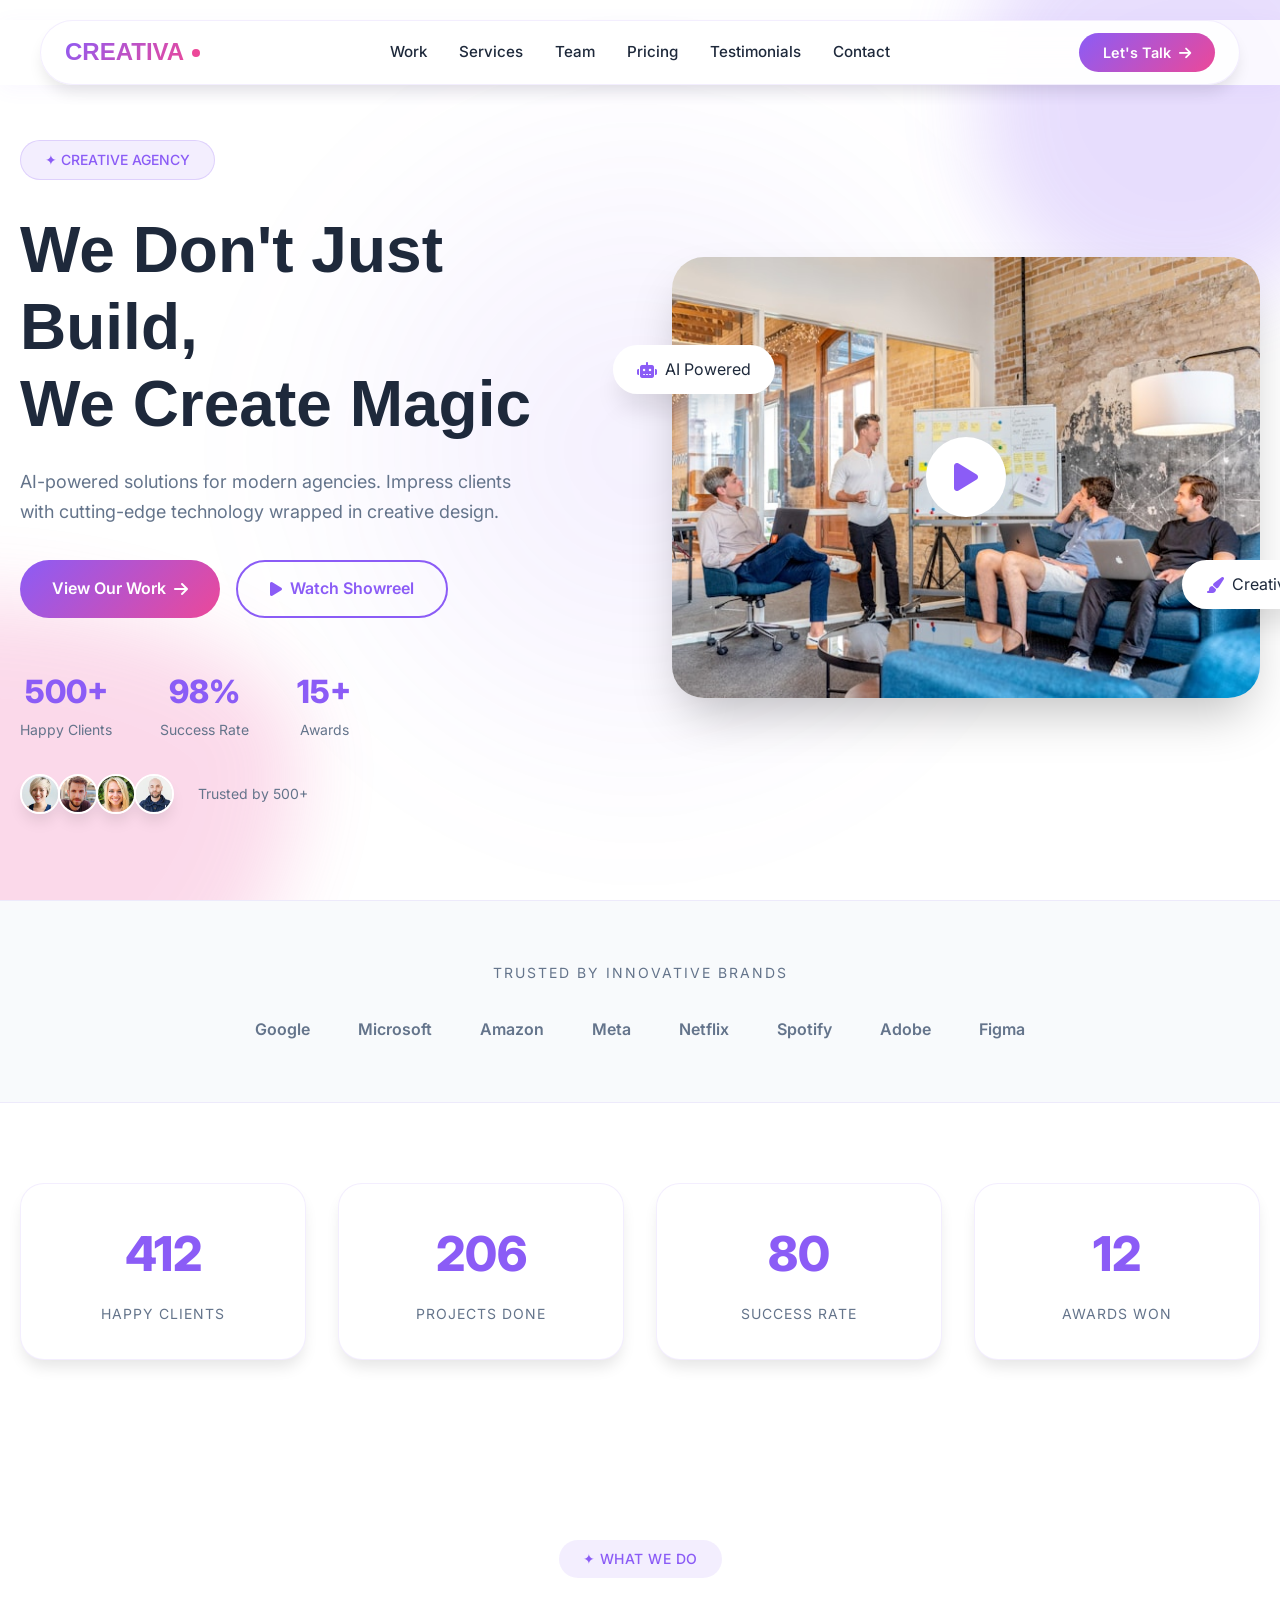
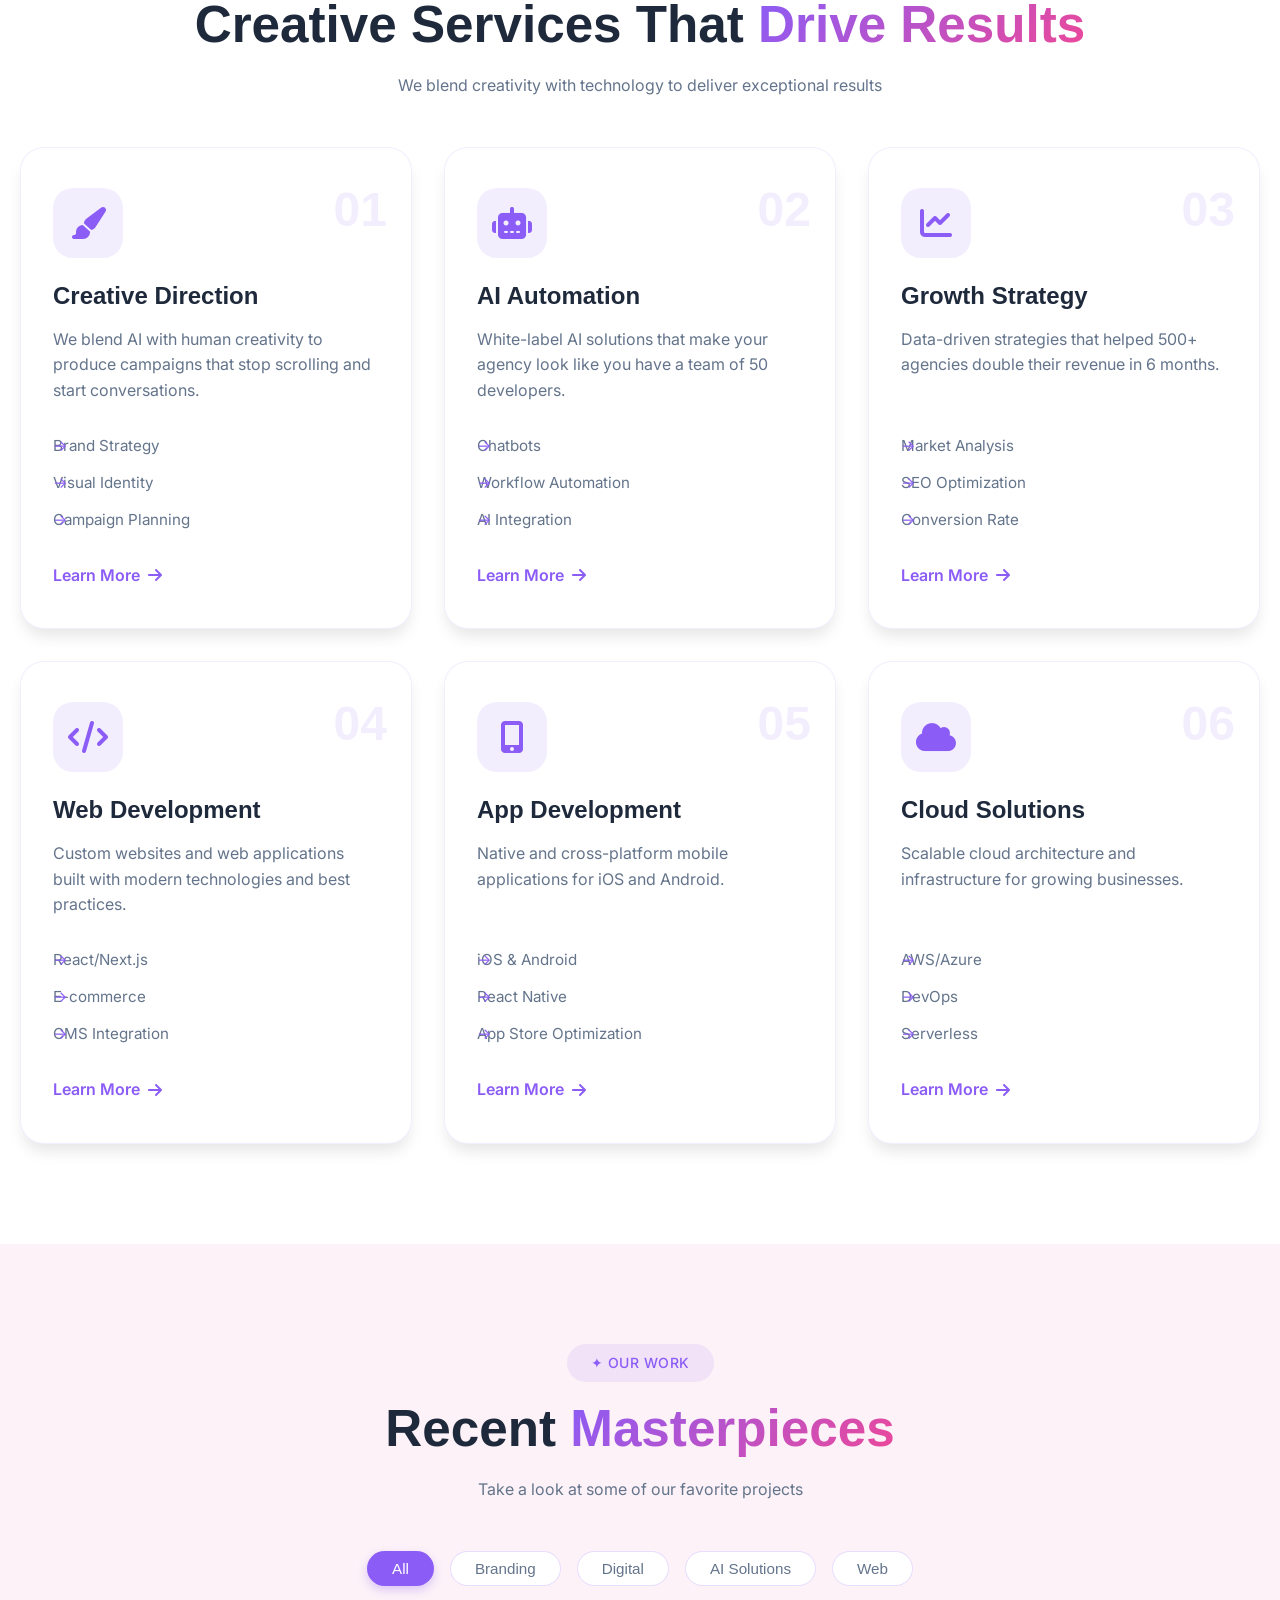
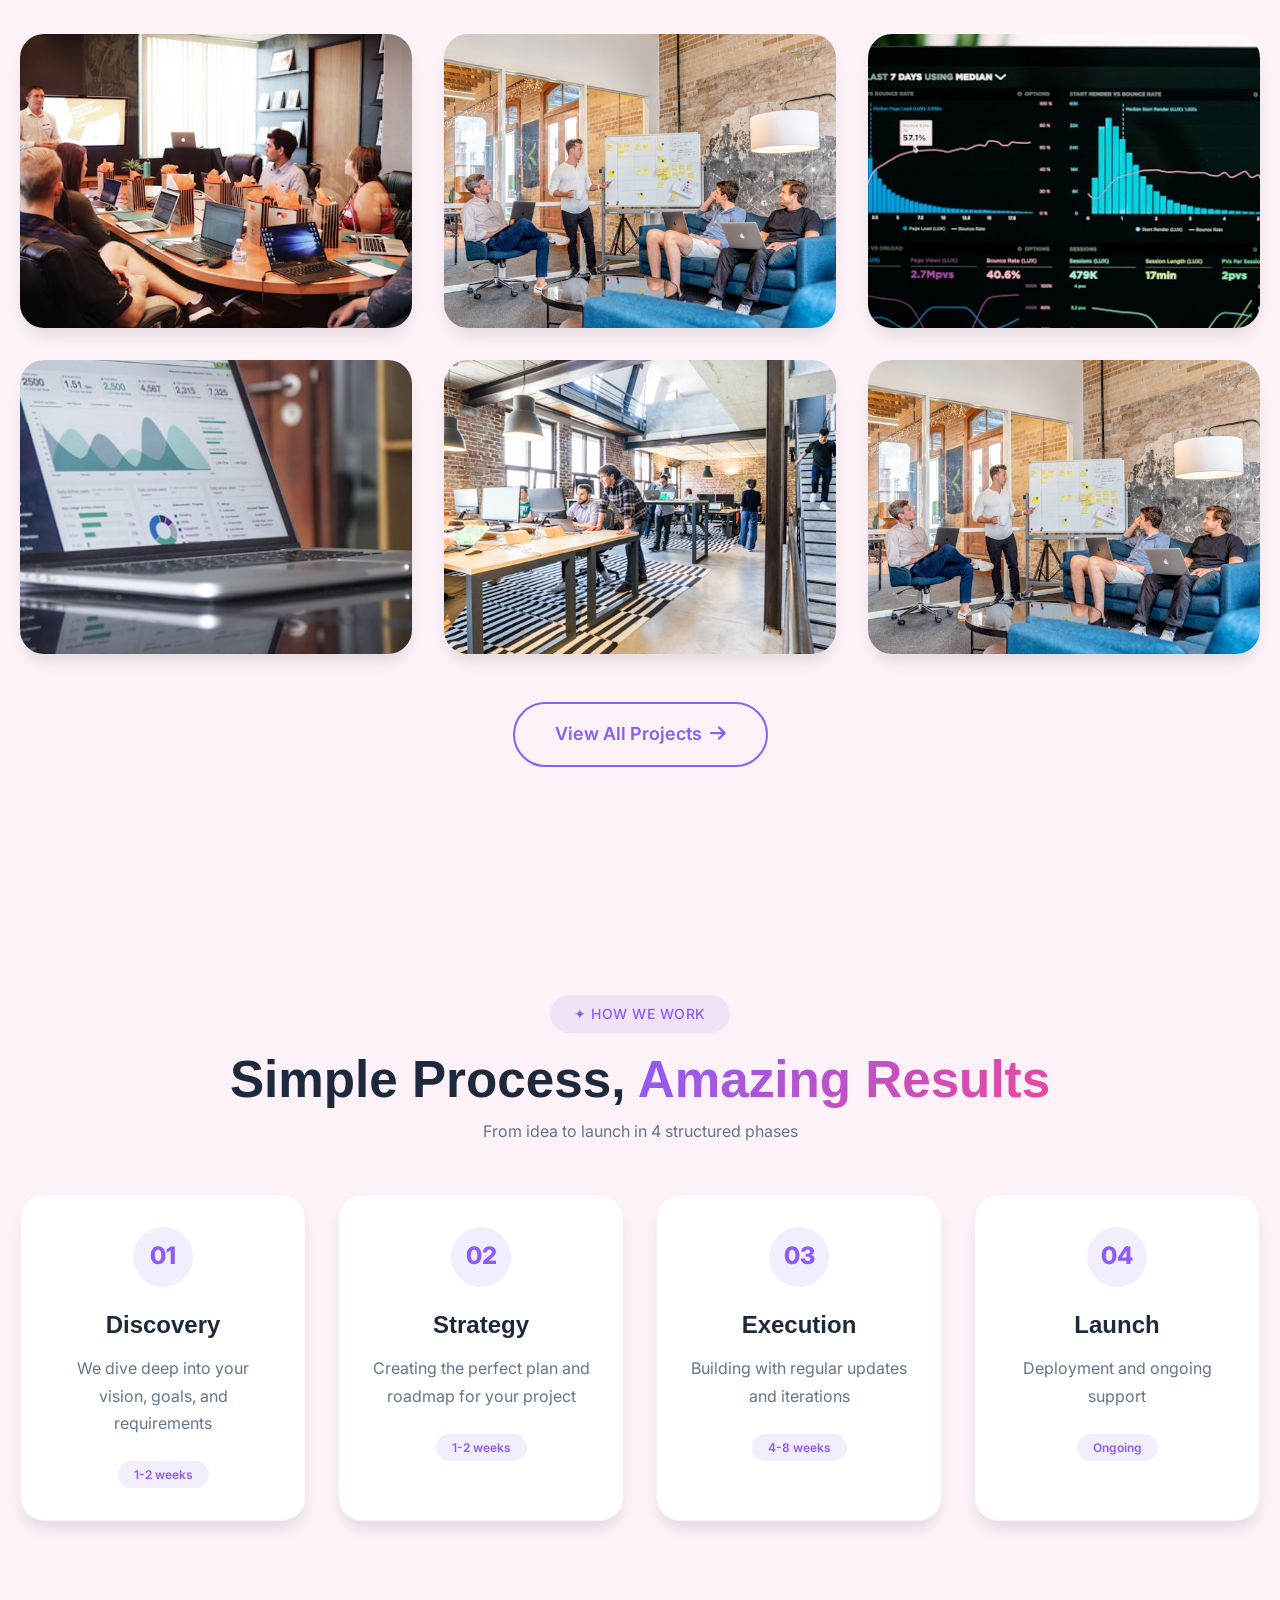
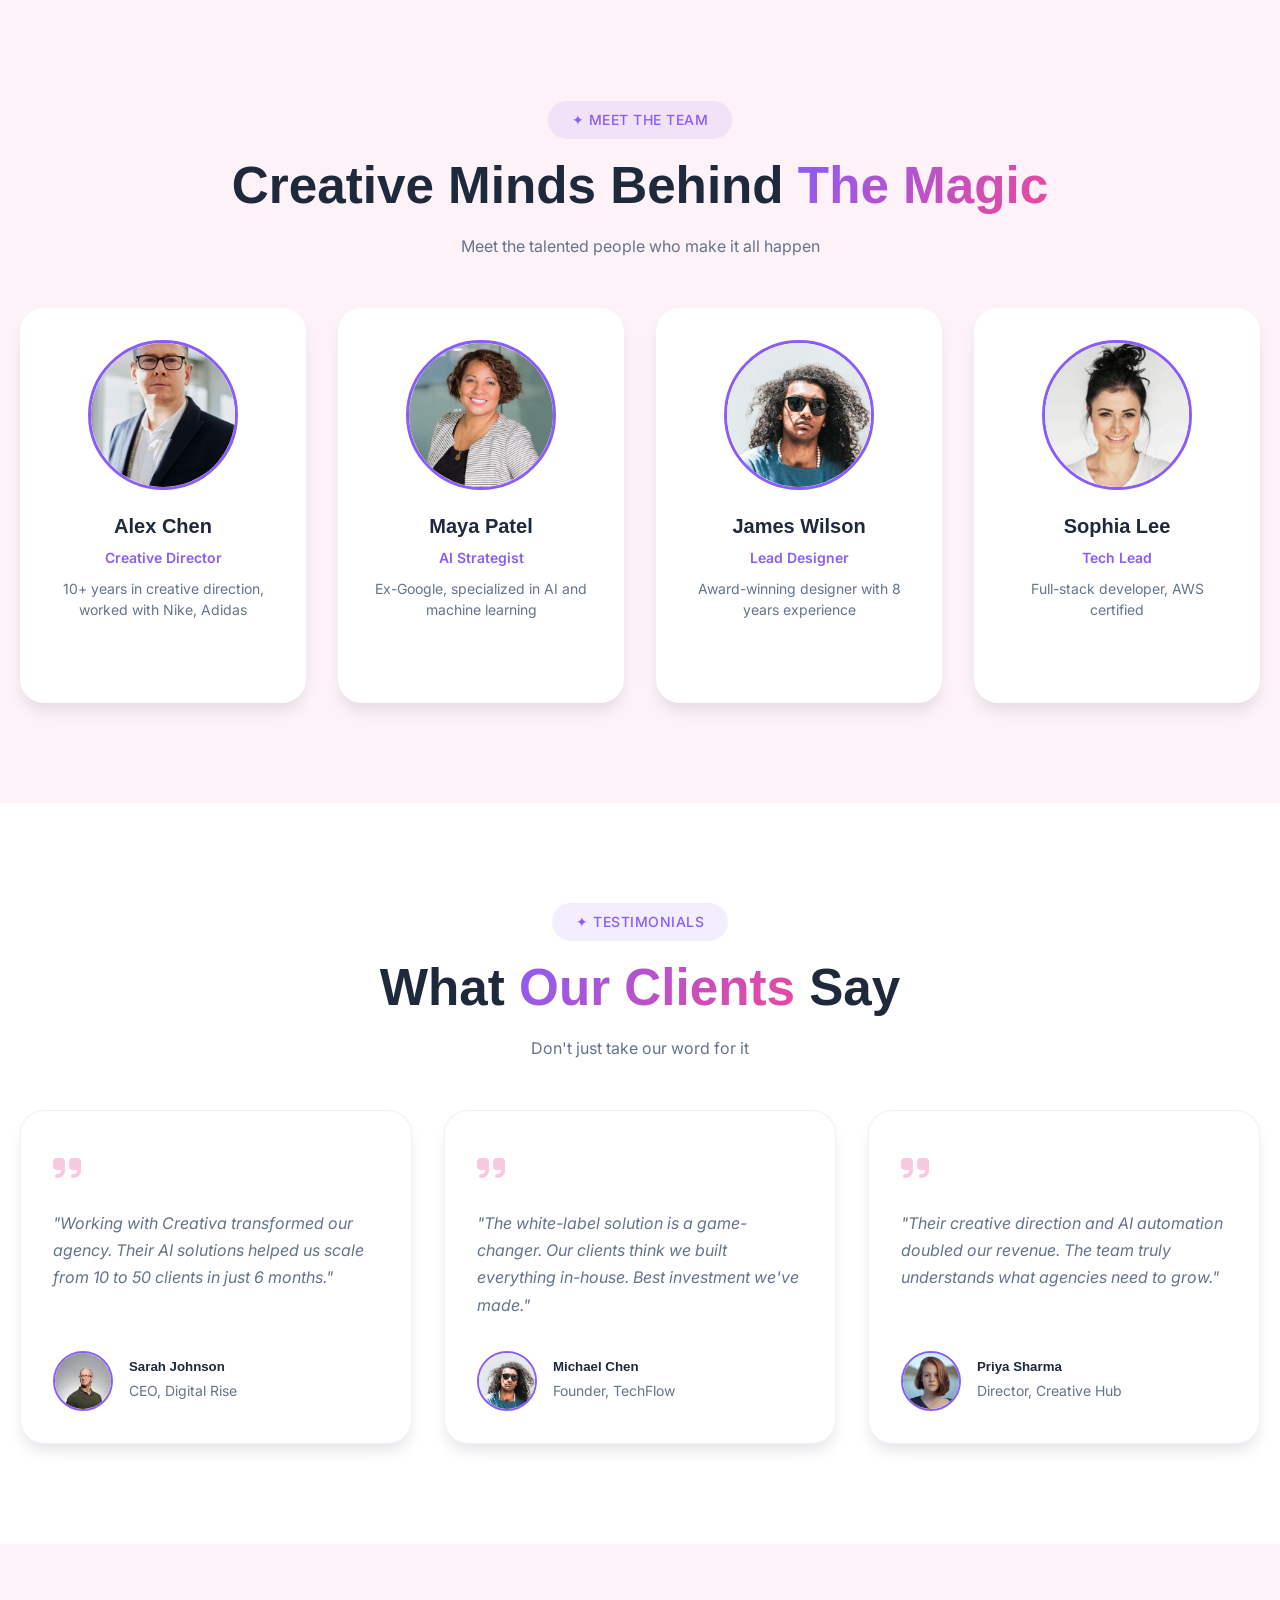
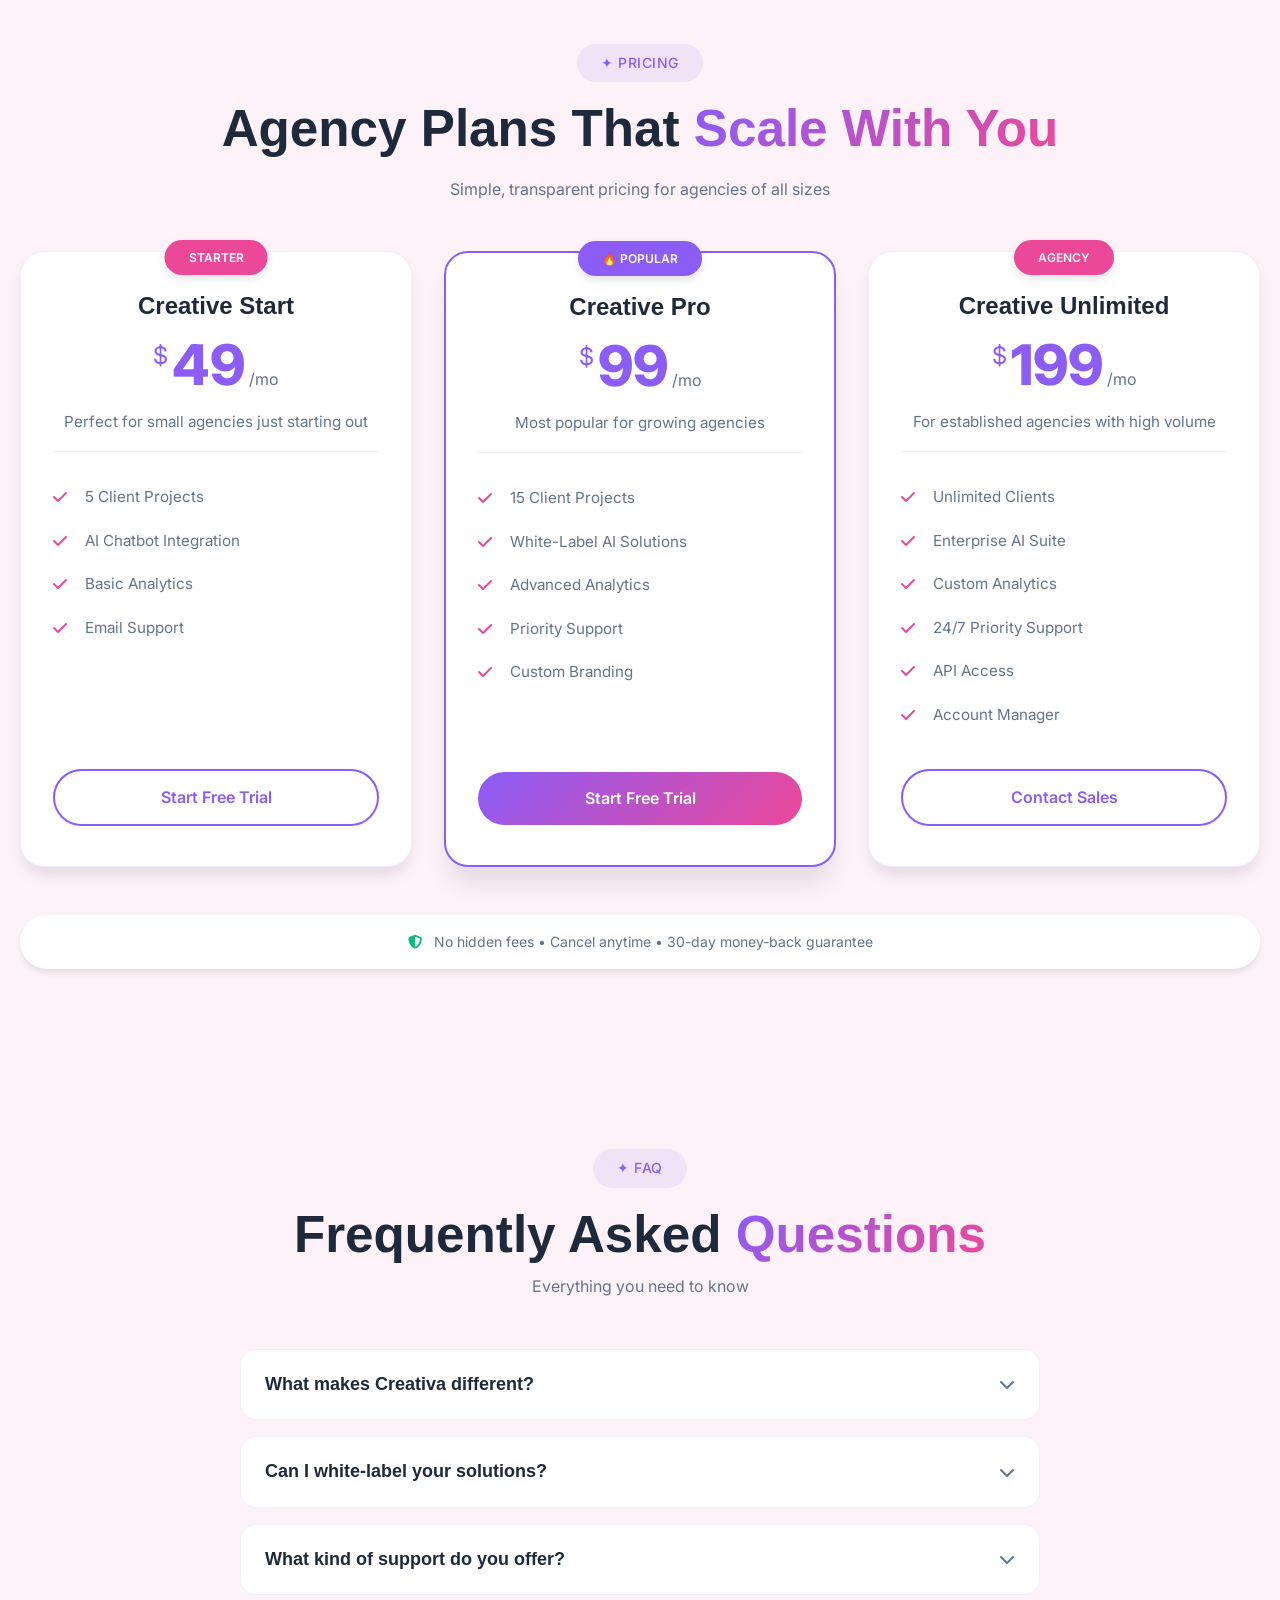
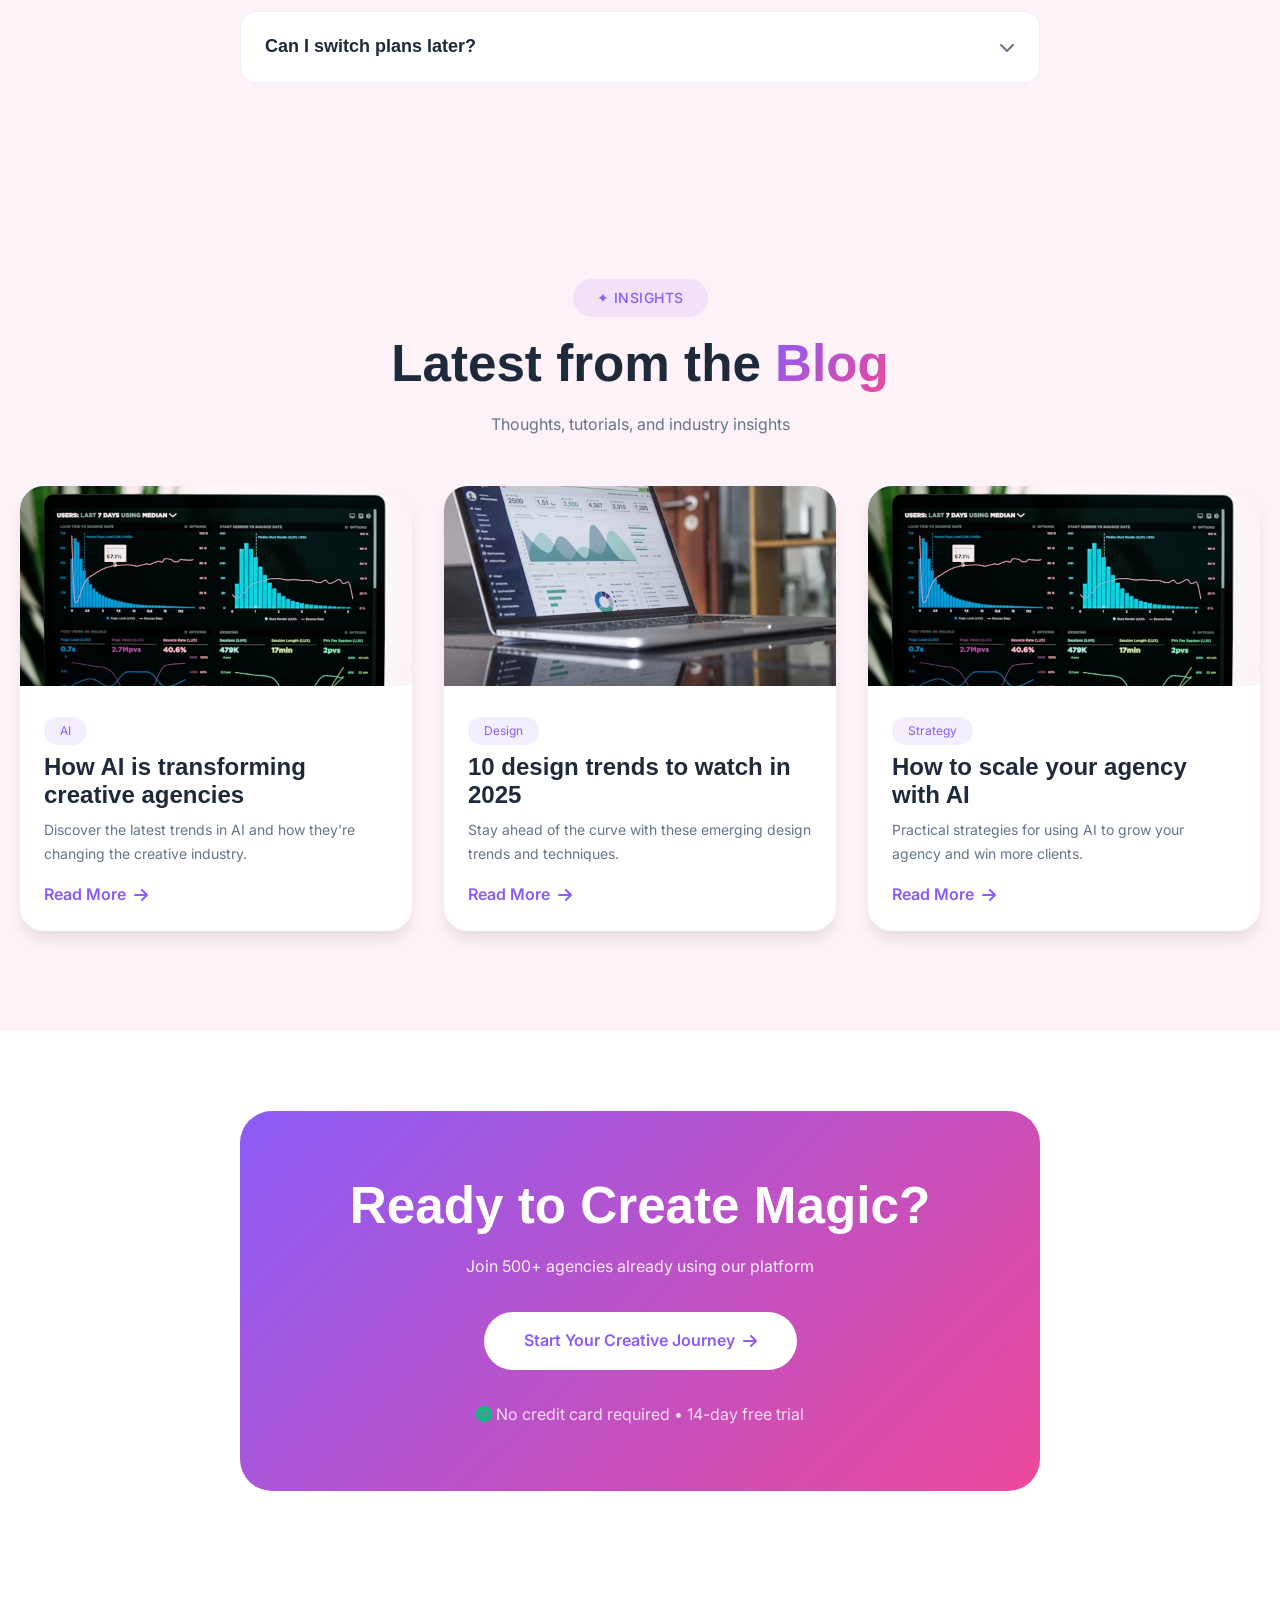
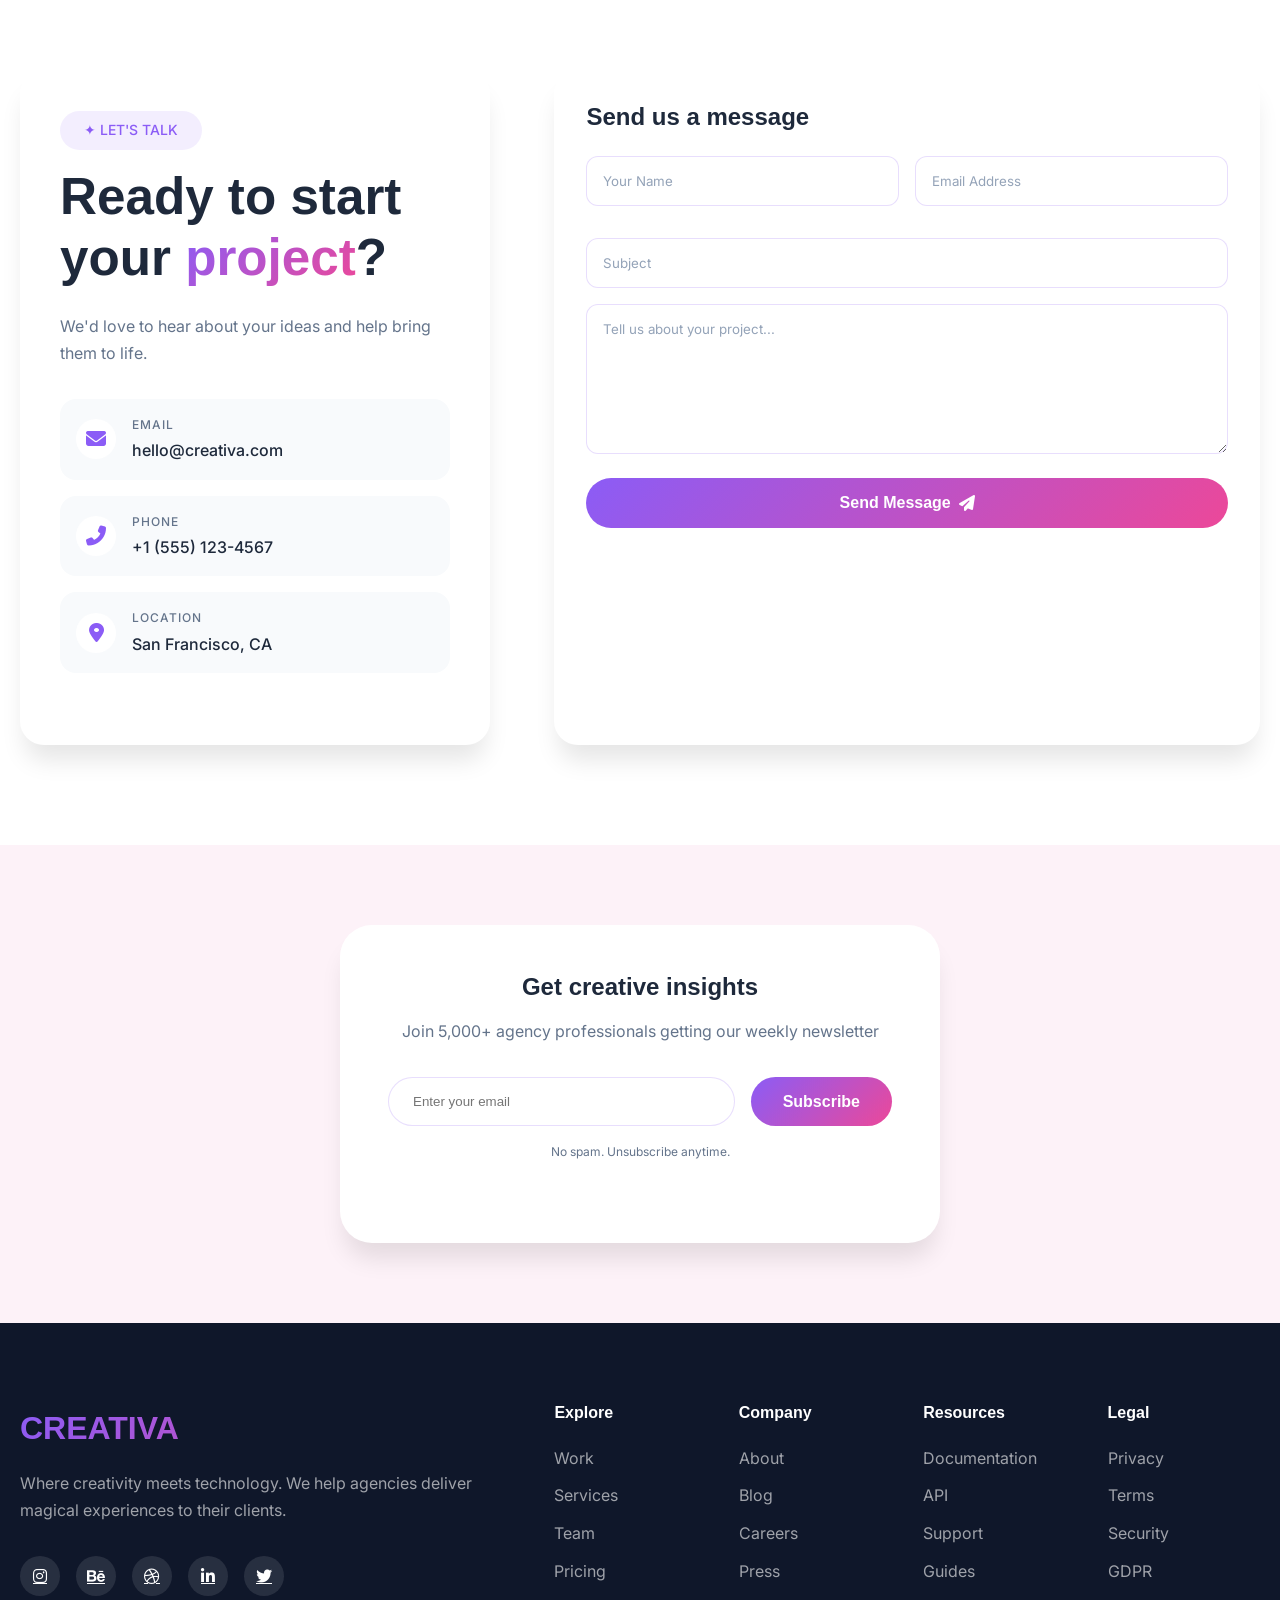
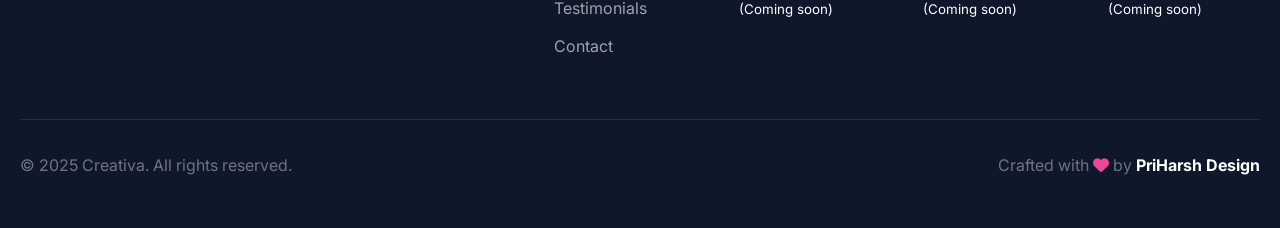
==== commit 526975d2: "Review changes" ====
--- a/xhtml/index.html
+++ b/xhtml/index.html
@@ -35,7 +35,7 @@
   <meta name="twitter:site" content="@PriHarshDesign">
 
   <!-- Bootstrap 5.3 CSS (only for grid) -->
-  <link href="https://cdn.jsdelivr.net/npm/bootstrap@5.3.0/dist/css/bootstrap.min.css" rel="stylesheet">
+  
 
   <!-- Google Fonts - Creative Fonts -->
   <link href="https://api.fontshare.com/v2/css?f[]=clash-display@400,500,600,700&f[]=sentient@400,500&display=swap"
